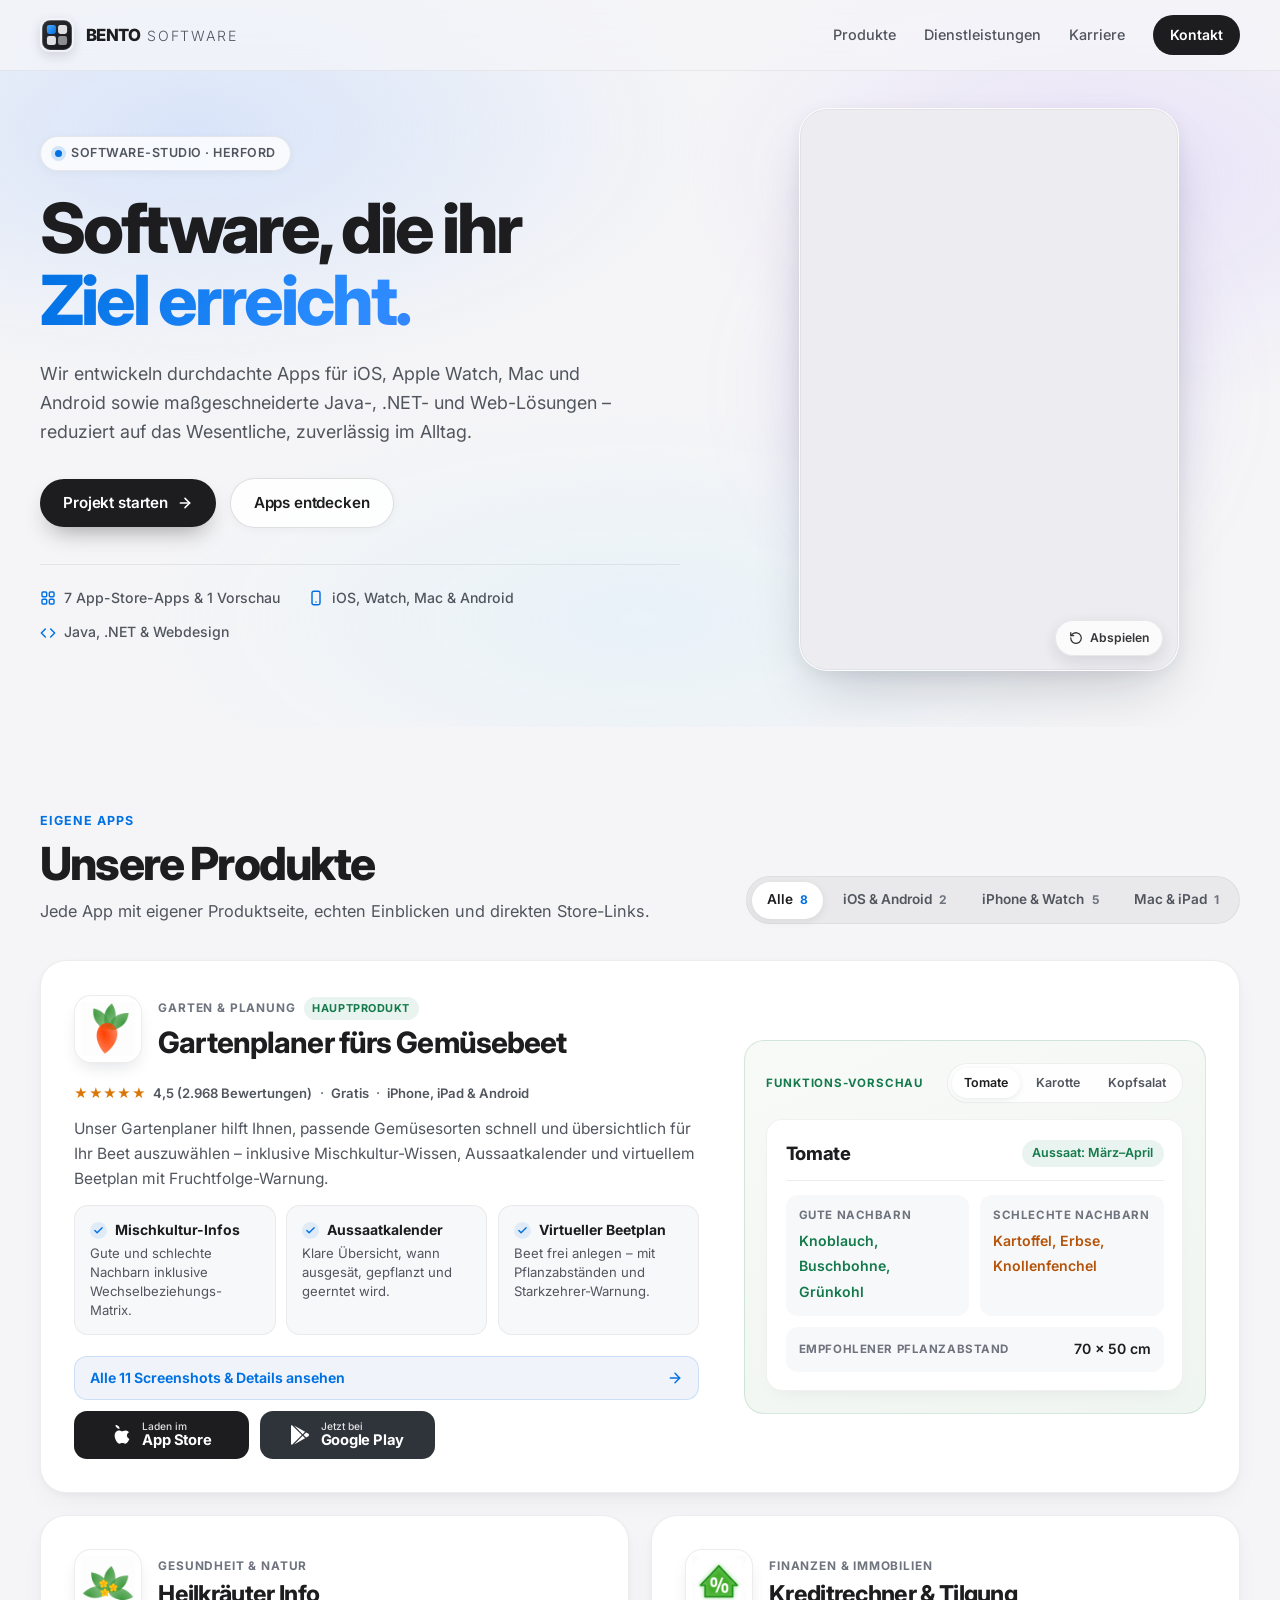
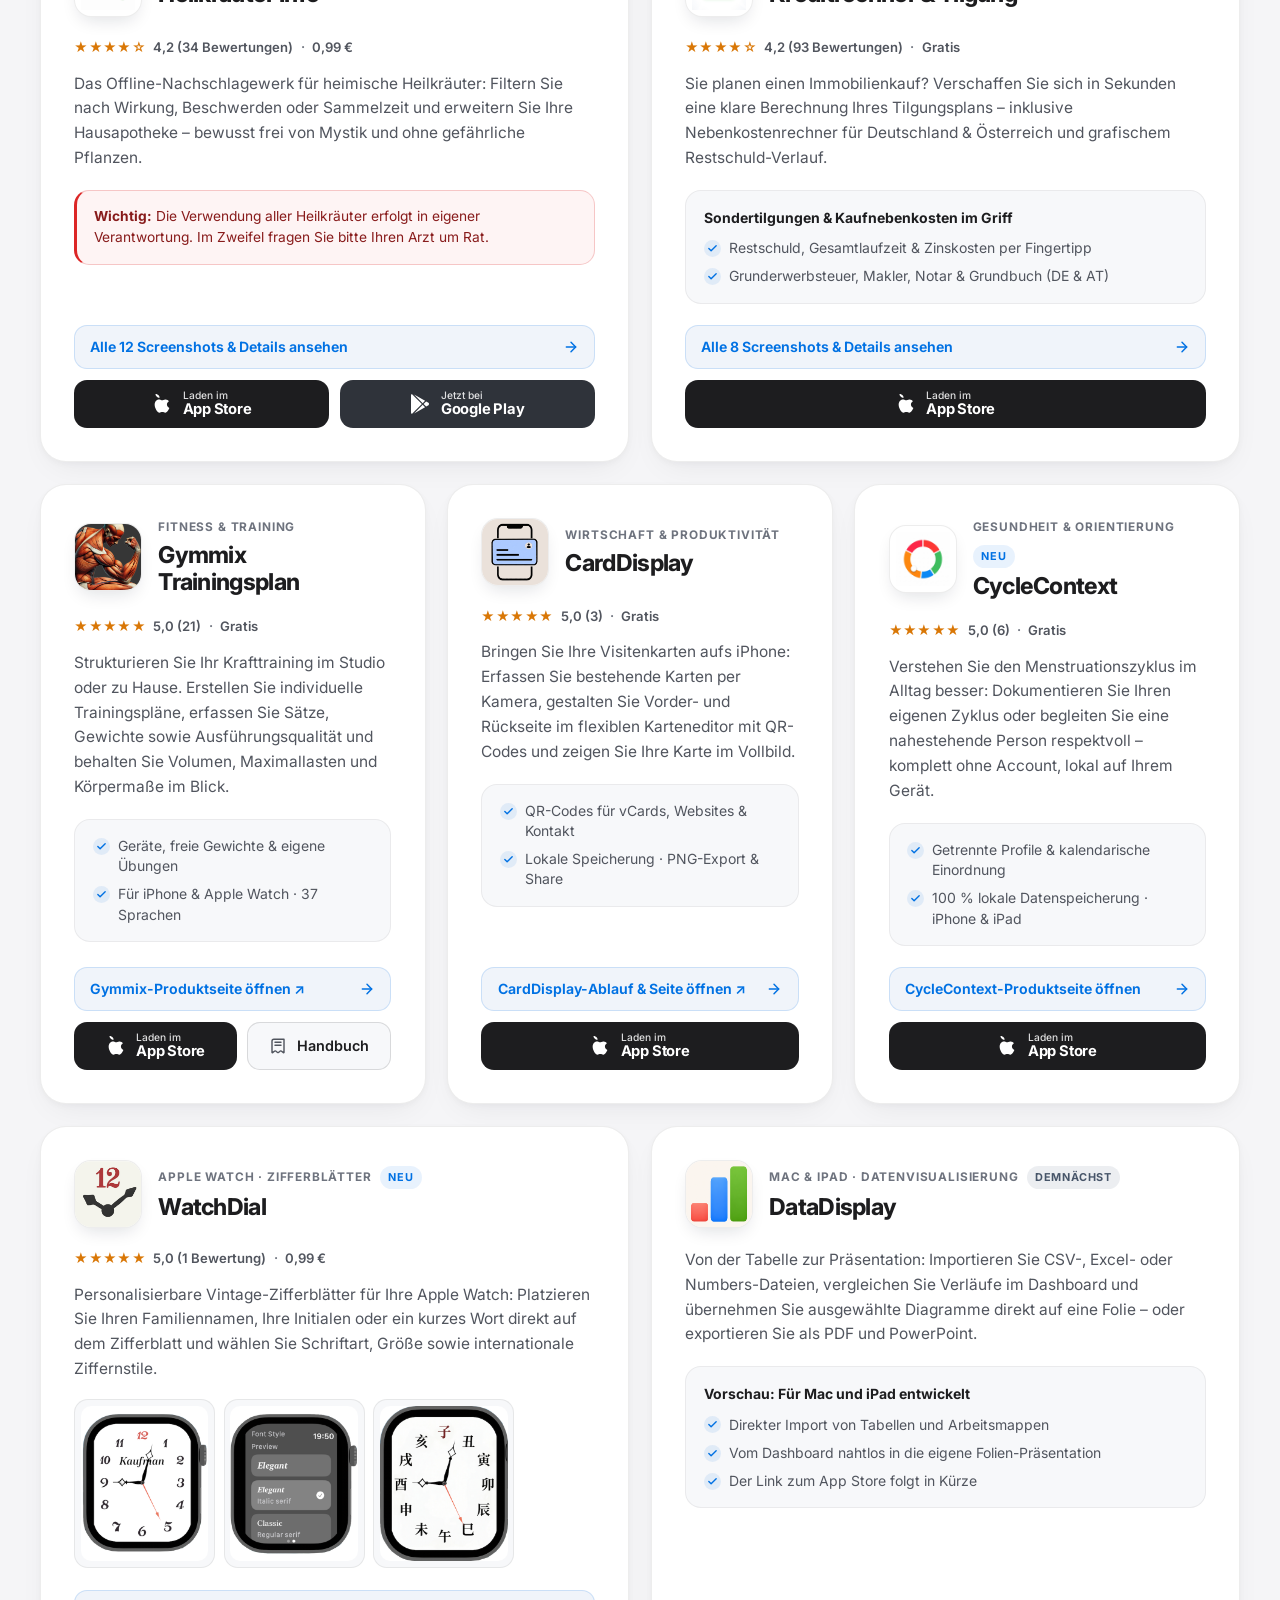
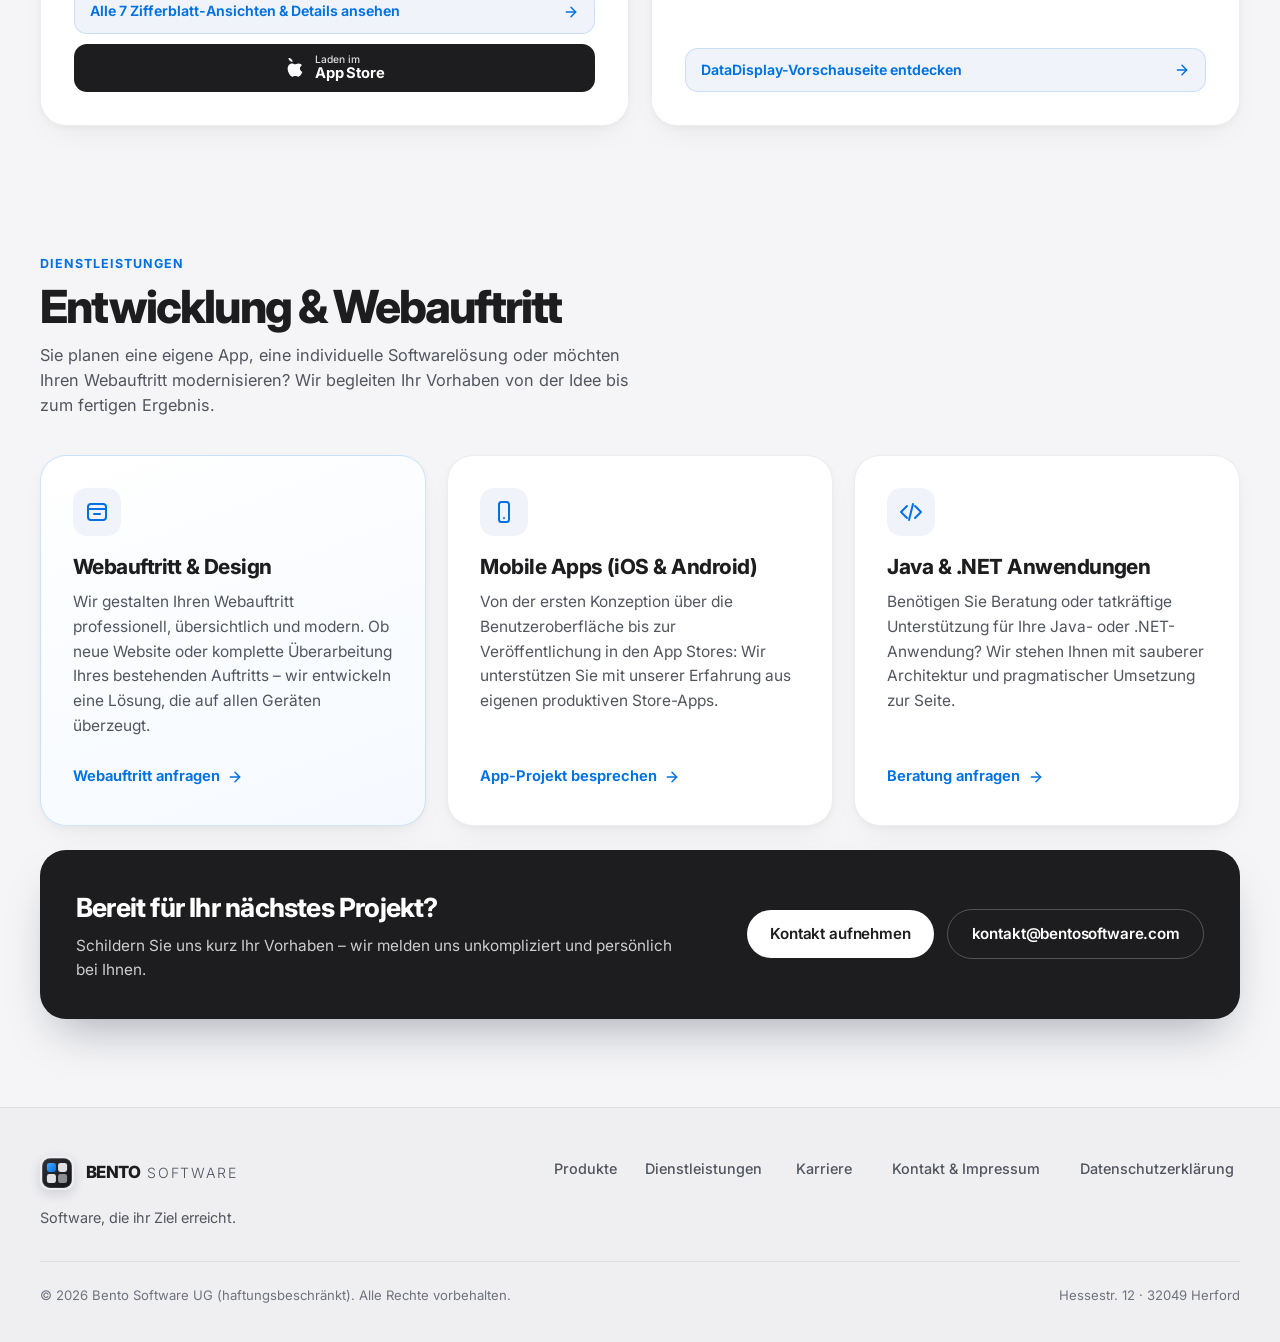
==== index.html @ e85ac0f6 "Update Bento website to new version" ====
<!DOCTYPE html>
<html lang="de">
<head>
  <meta charset="UTF-8" />
  <meta name="viewport" content="width=device-width, initial-scale=1.0" />
  <meta name="theme-color" content="#f5f5f7" />
  <meta
    name="description"
    content="Bento Software entwickelt eigene Apps für iPhone, iPad, Apple Watch, Mac und Android sowie individuelle Java-, .NET- und Web-Lösungen aus Herford."
  />
  <meta property="og:type" content="website" />
  <meta property="og:title" content="Bento Software | Software, die ihr Ziel erreicht." />
  <meta
    property="og:description"
    content="Apps für Alltag, Garten, Gesundheit, Fitness, Finanzen & Produktivität – sowie individuelle Softwareentwicklung und Webdesign."
  />
  <meta property="og:image" content="bentosoftware-icon---.png" />
  <title>Bento Software | Software, die ihr Ziel erreicht.</title>
  <link rel="icon" href="favicon.svg" type="image/svg+xml" />
  <link rel="apple-touch-icon" href="bentosoftware-icon---.png" />

  <link rel="preconnect" href="https://fonts.googleapis.com" />
  <link rel="preconnect" href="https://fonts.gstatic.com" crossorigin />
  <link
    href="https://fonts.googleapis.com/css2?family=Inter:wght@300;400;500;600;700;800&display=swap"
    rel="stylesheet"
  />
  <link rel="stylesheet" href="styles.css" />
  <script defer src="script.js"></script>
</head>
<body>
  <a class="skip-link" href="#hauptinhalt">Zum Inhalt springen</a>

  <!-- Header -->
  <header class="site-header" id="site-header">
    <div class="container nav">
      <a class="brand" href="#top" aria-label="Bento Software Startseite">
        <img class="brand-mark" src="favicon.svg" width="34" height="34" alt="" />
        <span class="brand-wordmark">
          <strong>BENTO</strong><span>SOFTWARE</span>
        </span>
      </a>

      <nav class="nav-links" aria-label="Hauptnavigation">
        <a class="nav-item" href="#produkte">Produkte</a>
        <a class="nav-item" href="#dienstleistungen">Dienstleistungen</a>
        <button class="nav-item" type="button" data-open-modal="career">Karriere</button>
        <button class="nav-cta" type="button" data-open-modal="contact">Kontakt</button>
      </nav>

      <button
        id="menu-toggle"
        class="menu-toggle"
        type="button"
        aria-expanded="false"
        aria-controls="mobile-drawer"
        aria-label="Menü öffnen"
      >
        <span></span>
        <span></span>
      </button>
    </div>
  </header>

  <!-- Mobile Navigation Drawer -->
  <div id="mobile-drawer" class="mobile-drawer" aria-hidden="true">
    <a class="mobile-drawer-link" href="#produkte">Produkte</a>
    <a class="mobile-drawer-link" href="#dienstleistungen">Dienstleistungen</a>
    <button class="mobile-drawer-link" type="button" data-open-modal="career">Karriere</button>
    <button class="mobile-drawer-link" type="button" data-open-modal="contact">Kontakt aufnehmen</button>
  </div>

  <main id="hauptinhalt">
    <!-- Hero -->
    <section id="top" class="hero">
      <div class="container hero-grid">
        <div class="hero-copy">
          <div class="eyebrow-pill">
            <span class="eyebrow-dot" aria-hidden="true"></span>
            <span>Software-Studio · Herford</span>
          </div>

          <h1 class="hero-title">
            Software, die ihr
            <span class="hero-title-accent">Ziel erreicht.</span>
          </h1>

          <p class="hero-lead">
            Wir entwickeln durchdachte Apps für iOS, Apple Watch, Mac und Android sowie maßgeschneiderte Java-, .NET- und Web-Lösungen – reduziert auf das Wesentliche, zuverlässig im Alltag.
          </p>

          <div class="hero-actions">
            <button class="btn btn-primary" type="button" data-open-modal="contact" data-topic="dienstleistungen">
              <span>Projekt starten</span>
              <svg width="16" height="16" viewBox="0 0 24 24" fill="none" stroke="currentColor" stroke-width="2.3" stroke-linecap="round" stroke-linejoin="round" aria-hidden="true">
                <path d="M5 12h14" />
                <path d="m12 5 7 7-7 7" />
              </svg>
            </button>
            <a class="btn btn-secondary" href="#produkte">Apps entdecken</a>
          </div>

          <div class="hero-meta">
            <span class="hero-meta-item">
              <svg viewBox="0 0 24 24" fill="none" stroke="currentColor" stroke-width="2.2" stroke-linecap="round" stroke-linejoin="round" aria-hidden="true">
                <rect x="3" y="3" width="7" height="7" rx="1.5" />
                <rect x="14" y="3" width="7" height="7" rx="1.5" />
                <rect x="3" y="14" width="7" height="7" rx="1.5" />
                <rect x="14" y="14" width="7" height="7" rx="1.5" />
              </svg>
              7 App-Store-Apps &amp; 1 Vorschau
            </span>
            <span class="hero-meta-item">
              <svg viewBox="0 0 24 24" fill="none" stroke="currentColor" stroke-width="2.2" stroke-linecap="round" stroke-linejoin="round" aria-hidden="true">
                <rect x="6" y="2" width="12" height="20" rx="2.5" />
                <path d="M12 18h.01" />
              </svg>
              iOS, Watch, Mac &amp; Android
            </span>
            <span class="hero-meta-item">
              <svg viewBox="0 0 24 24" fill="none" stroke="currentColor" stroke-width="2.2" stroke-linecap="round" stroke-linejoin="round" aria-hidden="true">
                <polyline points="16 18 22 12 16 6" />
                <polyline points="8 6 2 12 8 18" />
              </svg>
              Java, .NET &amp; Webdesign
            </span>
          </div>
        </div>

        <div class="hero-stage">
          <div class="hero-stage-glow" aria-hidden="true"></div>
          <div id="bento-video-card" class="bento-video-card">
            <video
              id="hero-video"
              src="iconvideo.mp4"
              poster="bentosoftware-icon-.png"
              autoplay
              muted
              playsinline
              preload="auto"
              aria-label="Animation der Bento-Software-Box, die sich öffnet und vier leuchtende Module zeigt"
            ></video>
            <button id="video-replay" class="video-replay-btn" type="button" aria-label="Box-Animation erneut abspielen">
              <svg viewBox="0 0 24 24" fill="none" stroke="currentColor" stroke-width="2.2" stroke-linecap="round" stroke-linejoin="round" aria-hidden="true">
                <path d="M3 12a9 9 0 1 0 3-6.7L3 8" />
                <path d="M3 3v5h5" />
              </svg>
              <span>Abspielen</span>
            </button>
          </div>
        </div>
      </div>
    </section>

    <!-- Produkte -->
    <section id="produkte" class="section">
      <div class="container">
        <div class="section-header reveal">
          <div class="section-heading-group">
            <p class="section-eyebrow">Eigene Apps</p>
            <h2 class="section-title">Unsere Produkte</h2>
            <p class="section-subtitle">
              Jede App mit eigener Produktseite, echten Einblicken und direkten Store-Links.
            </p>
          </div>

          <div class="filter-bar" role="toolbar" aria-label="Produkte nach Plattform filtern">
            <button class="filter-pill" type="button" data-filter="all" aria-pressed="true">
              <span>Alle</span>
              <span class="filter-count">8</span>
            </button>
            <button class="filter-pill" type="button" data-filter="cross" aria-pressed="false">
              <span>iOS &amp; Android</span>
              <span class="filter-count">2</span>
            </button>
            <button class="filter-pill" type="button" data-filter="apple" aria-pressed="false">
              <span>iPhone &amp; Watch</span>
              <span class="filter-count">5</span>
            </button>
            <button class="filter-pill" type="button" data-filter="mac" aria-pressed="false">
              <span>Mac &amp; iPad</span>
              <span class="filter-count">1</span>
            </button>
          </div>
        </div>

        <div id="product-grid" class="bento-grid" data-filter="all">
          <!-- 1. Gartenplaner fürs Gemüsebeet -->
          <article class="bento-card card--flagship reveal" data-app="gartenplaner" data-platforms="cross">
            <div class="flagship-split">
              <div class="flagship-main">
                <div class="app-header">
                  <div class="app-icon app-icon--padded">
                    <img src="assets/apps/gartenplaner/icon.jpg" alt="Gartenplaner App-Icon" loading="lazy" />
                  </div>
                  <div class="app-heading">
                    <div class="app-meta-row">
                      <span class="app-category">Garten &amp; Planung</span>
                      <span class="badge-pill badge-pill--flagship">Hauptprodukt</span>
                    </div>
                    <h3 class="app-title">Gartenplaner fürs Gemüsebeet</h3>
                  </div>
                </div>

                <div class="app-body">
                  <div class="app-rating-strip">
                    <span class="app-rating-stars" aria-hidden="true">★★★★★</span>
                    <span>4,5 (2.968 Bewertungen)</span>
                    <span class="app-rating-dot">·</span>
                    <span>Gratis</span>
                    <span class="app-rating-dot">·</span>
                    <span>iPhone, iPad &amp; Android</span>
                  </div>

                  <p class="app-description">
                    Unser Gartenplaner hilft Ihnen, passende Gemüsesorten schnell und übersichtlich für Ihr Beet auszuwählen – inklusive Mischkultur-Wissen, Aussaatkalender und virtuellem Beetplan mit Fruchtfolge-Warnung.
                  </p>

                  <div class="feature-list feature-list--grid">
                    <div class="feature-chip">
                      <span class="feature-chip-title">
                        <span class="feature-check" aria-hidden="true">
                          <svg viewBox="0 0 24 24" fill="none" stroke="currentColor" stroke-width="3" stroke-linecap="round" stroke-linejoin="round"><polyline points="20 6 9 17 4 12" /></svg>
                        </span>
                        Mischkultur-Infos
                      </span>
                      <span class="feature-chip-desc">Gute und schlechte Nachbarn inklusive Wechselbeziehungs-Matrix.</span>
                    </div>
                    <div class="feature-chip">
                      <span class="feature-chip-title">
                        <span class="feature-check" aria-hidden="true">
                          <svg viewBox="0 0 24 24" fill="none" stroke="currentColor" stroke-width="3" stroke-linecap="round" stroke-linejoin="round"><polyline points="20 6 9 17 4 12" /></svg>
                        </span>
                        Aussaatkalender
                      </span>
                      <span class="feature-chip-desc">Klare Übersicht, wann ausgesät, gepflanzt und geerntet wird.</span>
                    </div>
                    <div class="feature-chip">
                      <span class="feature-chip-title">
                        <span class="feature-check" aria-hidden="true">
                          <svg viewBox="0 0 24 24" fill="none" stroke="currentColor" stroke-width="3" stroke-linecap="round" stroke-linejoin="round"><polyline points="20 6 9 17 4 12" /></svg>
                        </span>
                        Virtueller Beetplan
                      </span>
                      <span class="feature-chip-desc">Beet frei anlegen – mit Pflanzabständen und Starkzehrer-Warnung.</span>
                    </div>
                  </div>
                </div>

                <div class="card-explore-row">
                  <a class="card-explore-link" href="apps/gartenplaner.html">
                    <span>Alle 11 Screenshots &amp; Details ansehen</span>
                    <svg viewBox="0 0 24 24" fill="none" stroke="currentColor" stroke-width="2.2" stroke-linecap="round" stroke-linejoin="round" aria-hidden="true"><path d="M5 12h14" /><path d="m12 5 7 7-7 7" /></svg>
                  </a>

                  <div class="card-actions">
                    <a
                      class="store-btn"
                      href="https://apps.apple.com/de/app/gartenplaner-f%C3%BCrs-gem%C3%BCsebeet/id1329927332"
                      target="_blank"
                      rel="noopener noreferrer"
                    >
                      <svg viewBox="0 0 384 512" aria-hidden="true"><path d="M318.7 268.7c-.2-36.7 16.4-64.4 50-84.8-18.8-26.9-47.2-41.7-84.7-44.6-35.5-2.8-74.3 20.7-88.5 20.7-15 0-49.4-19.7-76.4-19.7C63.3 141.2 4 184.8 4 273.5q0 39.3 14.4 81.2c12.8 36.7 59 126.7 107.2 125.2 25.2-.6 43-17.9 75.8-17.9 31.8 0 48.3 17.9 76.4 17.3 48.6-.7 90.4-82.5 102.6-119.3-65.2-30.7-61.7-90-61.7-91.3zM34.4 0C59.4.5 86.6 15 103.8 32.7c15 15.5 29.8 40.5 25.4 64.9-28.2 1.2-56.5-13.8-74.3-33C37.5 48.2 22.3 22 26.6-1.5z" /></svg>
                      <span class="store-btn-copy">
                        <span class="store-btn-kicker">Laden im</span>
                        <span class="store-btn-label">App Store</span>
                      </span>
                    </a>
                    <a
                      class="store-btn store-btn--android"
                      href="https://play.google.com/store/apps/details?id=com.bentosoftware.gartenplaner&referrer=utm_source%3Dwebsite%26utm_campaign%3Dwebsite"
                      target="_blank"
                      rel="noopener noreferrer"
                    >
                      <svg viewBox="0 0 512 512" aria-hidden="true"><path d="M325.3 234.3L104.6 13l280.8 161.2-60.1 60.1zM47 0C34 6.8 25.3 19.2 25.3 35.3v441.3c0 16.1 8.7 28.5 21.7 35.3l256.6-256L47 0zm425.2 225.6l-58.9-34.1-65.7 64.5 65.7 64.5 60.1-34.1c18-14.3 18-46.5-1.2-60.8zM104.6 499l280.8-161.2-60.1-60.1L104.6 499z" /></svg>
                      <span class="store-btn-copy">
                        <span class="store-btn-kicker">Jetzt bei</span>
                        <span class="store-btn-label">Google Play</span>
                      </span>
                    </a>
                  </div>
                </div>
              </div>

              <!-- Interactive Beet Preview -->
              <div class="beet-preview" aria-label="Interaktive Funktionsvorschau für Mischkultur und Pflanzabstand">
                <div class="beet-preview-top">
                  <span class="beet-preview-label">Funktions-Vorschau</span>
                  <div class="beet-tabs" role="tablist" aria-label="Gemüsesorte wählen">
                    <button class="beet-tab" type="button" role="tab" data-crop="tomate" aria-selected="true">Tomate</button>
                    <button class="beet-tab" type="button" role="tab" data-crop="karotte" aria-selected="false">Karotte</button>
                    <button class="beet-tab" type="button" role="tab" data-crop="salat" aria-selected="false">Kopfsalat</button>
                  </div>
                </div>

                <div class="beet-card-stage">
                  <div class="beet-crop-head">
                    <span id="beet-crop-name" class="beet-crop-name">Tomate</span>
                    <span id="beet-crop-season" class="beet-crop-season">Aussaat: März–April</span>
                  </div>
                  <div class="beet-metrics">
                    <div class="beet-metric">
                      <span class="beet-metric-label">Gute Nachbarn</span>
                      <span id="beet-crop-good" class="beet-metric-value beet-metric-good">Knoblauch, Buschbohne, Grünkohl</span>
                    </div>
                    <div class="beet-metric">
                      <span class="beet-metric-label">Schlechte Nachbarn</span>
                      <span id="beet-crop-bad" class="beet-metric-value beet-metric-bad">Kartoffel, Erbse, Knollenfenchel</span>
                    </div>
                    <div class="beet-metric beet-metric--full">
                      <span class="beet-metric-label">Empfohlener Pflanzabstand</span>
                      <span id="beet-crop-spacing" class="beet-metric-value">70 × 50 cm</span>
                    </div>
                  </div>
                </div>
              </div>
            </div>
          </article>

          <!-- 2. Heilkräuter Info -->
          <article class="bento-card card--half reveal" data-app="heilkraeuter" data-platforms="cross">
            <div class="app-header">
              <div class="app-icon app-icon--padded">
                <img src="assets/apps/heilkraeuter/icon.jpg" alt="Heilkräuter Info App-Icon" loading="lazy" />
              </div>
              <div class="app-heading">
                <div class="app-meta-row">
                  <span class="app-category">Gesundheit &amp; Natur</span>
                </div>
                <h3 class="app-title">Heilkräuter Info</h3>
              </div>
            </div>

            <div class="app-body">
              <div class="app-rating-strip">
                <span class="app-rating-stars" aria-hidden="true">★★★★☆</span>
                <span>4,2 (34 Bewertungen)</span>
                <span class="app-rating-dot">·</span>
                <span>0,99 €</span>
              </div>

              <p class="app-description">
                Das Offline-Nachschlagewerk für heimische Heilkräuter: Filtern Sie nach Wirkung, Beschwerden oder Sammelzeit und erweitern Sie Ihre Hausapotheke – bewusst frei von Mystik und ohne gefährliche Pflanzen.
              </p>

              <div class="notice-warning">
                <strong>Wichtig:</strong> Die Verwendung aller Heilkräuter erfolgt in eigener Verantwortung. Im Zweifel fragen Sie bitte Ihren Arzt um Rat.
              </div>
            </div>

            <div class="card-explore-row">
              <a class="card-explore-link" href="apps/heilkraeuter.html">
                <span>Alle 12 Screenshots &amp; Details ansehen</span>
                <svg viewBox="0 0 24 24" fill="none" stroke="currentColor" stroke-width="2.2" stroke-linecap="round" stroke-linejoin="round" aria-hidden="true"><path d="M5 12h14" /><path d="m12 5 7 7-7 7" /></svg>
              </a>

              <div class="card-actions">
                <a
                  class="store-btn"
                  href="https://itunes.apple.com/de/app/heilkraut-info/id1612833059?pt=2221469&ct=weblink&mt=8"
                  target="_blank"
                  rel="noopener noreferrer"
                >
                  <svg viewBox="0 0 384 512" aria-hidden="true"><path d="M318.7 268.7c-.2-36.7 16.4-64.4 50-84.8-18.8-26.9-47.2-41.7-84.7-44.6-35.5-2.8-74.3 20.7-88.5 20.7-15 0-49.4-19.7-76.4-19.7C63.3 141.2 4 184.8 4 273.5q0 39.3 14.4 81.2c12.8 36.7 59 126.7 107.2 125.2 25.2-.6 43-17.9 75.8-17.9 31.8 0 48.3 17.9 76.4 17.3 48.6-.7 90.4-82.5 102.6-119.3-65.2-30.7-61.7-90-61.7-91.3zM34.4 0C59.4.5 86.6 15 103.8 32.7c15 15.5 29.8 40.5 25.4 64.9-28.2 1.2-56.5-13.8-74.3-33C37.5 48.2 22.3 22 26.6-1.5z" /></svg>
                  <span class="store-btn-copy">
                    <span class="store-btn-kicker">Laden im</span>
                    <span class="store-btn-label">App Store</span>
                  </span>
                </a>
                <a
                  class="store-btn store-btn--android"
                  href="https://play.google.com/store/apps/details?id=com.bentosoftware.heilkraut&referrer=utm_source%3Dwebsite%26utm_campaign%3Dwebsite"
                  target="_blank"
                  rel="noopener noreferrer"
                >
                  <svg viewBox="0 0 512 512" aria-hidden="true"><path d="M325.3 234.3L104.6 13l280.8 161.2-60.1 60.1zM47 0C34 6.8 25.3 19.2 25.3 35.3v441.3c0 16.1 8.7 28.5 21.7 35.3l256.6-256L47 0zm425.2 225.6l-58.9-34.1-65.7 64.5 65.7 64.5 60.1-34.1c18-14.3 18-46.5-1.2-60.8zM104.6 499l280.8-161.2-60.1-60.1L104.6 499z" /></svg>
                  <span class="store-btn-copy">
                    <span class="store-btn-kicker">Jetzt bei</span>
                    <span class="store-btn-label">Google Play</span>
                  </span>
                </a>
              </div>
            </div>
          </article>

          <!-- 3. Kreditrechner & Tilgung -->
          <article class="bento-card card--half reveal" data-app="kreditrechner" data-platforms="apple">
            <div class="app-header">
              <div class="app-icon app-icon--padded">
                <img src="assets/apps/kreditrechner/icon.jpg" alt="Kreditrechner & Tilgung App-Icon" loading="lazy" />
              </div>
              <div class="app-heading">
                <div class="app-meta-row">
                  <span class="app-category">Finanzen &amp; Immobilien</span>
                </div>
                <h3 class="app-title">Kreditrechner &amp; Tilgung</h3>
              </div>
            </div>

            <div class="app-body">
              <div class="app-rating-strip">
                <span class="app-rating-stars" aria-hidden="true">★★★★☆</span>
                <span>4,2 (93 Bewertungen)</span>
                <span class="app-rating-dot">·</span>
                <span>Gratis</span>
              </div>

              <p class="app-description">
                Sie planen einen Immobilienkauf? Verschaffen Sie sich in Sekunden eine klare Berechnung Ihres Tilgungsplans – inklusive Nebenkostenrechner für Deutschland &amp; Österreich und grafischem Restschuld-Verlauf.
              </p>

              <div class="feature-box">
                <p class="feature-box-title">Sondertilgungen &amp; Kaufnebenkosten im Griff</p>
                <ul class="feature-list">
                  <li class="feature-item">
                    <span class="feature-check" aria-hidden="true">
                      <svg viewBox="0 0 24 24" fill="none" stroke="currentColor" stroke-width="3" stroke-linecap="round" stroke-linejoin="round"><polyline points="20 6 9 17 4 12" /></svg>
                    </span>
                    <span>Restschuld, Gesamtlaufzeit &amp; Zinskosten per Fingertipp</span>
                  </li>
                  <li class="feature-item">
                    <span class="feature-check" aria-hidden="true">
                      <svg viewBox="0 0 24 24" fill="none" stroke="currentColor" stroke-width="3" stroke-linecap="round" stroke-linejoin="round"><polyline points="20 6 9 17 4 12" /></svg>
                    </span>
                    <span>Grunderwerbsteuer, Makler, Notar &amp; Grundbuch (DE &amp; AT)</span>
                  </li>
                </ul>
              </div>
            </div>

            <div class="card-explore-row">
              <a class="card-explore-link" href="apps/kreditrechner.html">
                <span>Alle 8 Screenshots &amp; Details ansehen</span>
                <svg viewBox="0 0 24 24" fill="none" stroke="currentColor" stroke-width="2.2" stroke-linecap="round" stroke-linejoin="round" aria-hidden="true"><path d="M5 12h14" /><path d="m12 5 7 7-7 7" /></svg>
              </a>

              <div class="card-actions">
                <a
                  class="store-btn"
                  href="https://apps.apple.com/de/app/kreditrechner-tilgung/id1061110361"
                  target="_blank"
                  rel="noopener noreferrer"
                >
                  <svg viewBox="0 0 384 512" aria-hidden="true"><path d="M318.7 268.7c-.2-36.7 16.4-64.4 50-84.8-18.8-26.9-47.2-41.7-84.7-44.6-35.5-2.8-74.3 20.7-88.5 20.7-15 0-49.4-19.7-76.4-19.7C63.3 141.2 4 184.8 4 273.5q0 39.3 14.4 81.2c12.8 36.7 59 126.7 107.2 125.2 25.2-.6 43-17.9 75.8-17.9 31.8 0 48.3 17.9 76.4 17.3 48.6-.7 90.4-82.5 102.6-119.3-65.2-30.7-61.7-90-61.7-91.3zM34.4 0C59.4.5 86.6 15 103.8 32.7c15 15.5 29.8 40.5 25.4 64.9-28.2 1.2-56.5-13.8-74.3-33C37.5 48.2 22.3 22 26.6-1.5z" /></svg>
                  <span class="store-btn-copy">
                    <span class="store-btn-kicker">Laden im</span>
                    <span class="store-btn-label">App Store</span>
                  </span>
                </a>
              </div>
            </div>
          </article>

          <!-- 4. Gymmix Trainingsplan -->
          <article class="bento-card card--third reveal" data-app="gymmix" data-platforms="apple">
            <div class="app-header">
              <div class="app-icon app-icon--cover">
                <img src="assets/apps/gymmix/icon.jpg" alt="Gymmix App-Icon" loading="lazy" />
              </div>
              <div class="app-heading">
                <div class="app-meta-row">
                  <span class="app-category">Fitness &amp; Training</span>
                </div>
                <h3 class="app-title">Gymmix Trainingsplan</h3>
              </div>
            </div>

            <div class="app-body">
              <div class="app-rating-strip">
                <span class="app-rating-stars" aria-hidden="true">★★★★★</span>
                <span>5,0 (21)</span>
                <span class="app-rating-dot">·</span>
                <span>Gratis</span>
              </div>

              <p class="app-description">
                Strukturieren Sie Ihr Krafttraining im Studio oder zu Hause. Erstellen Sie individuelle Trainingspläne, erfassen Sie Sätze, Gewichte sowie Ausführungsqualität und behalten Sie Volumen, Maximallasten und Körpermaße im Blick.
              </p>

              <div class="feature-box">
                <ul class="feature-list">
                  <li class="feature-item">
                    <span class="feature-check" aria-hidden="true">
                      <svg viewBox="0 0 24 24" fill="none" stroke="currentColor" stroke-width="3" stroke-linecap="round" stroke-linejoin="round"><polyline points="20 6 9 17 4 12" /></svg>
                    </span>
                    <span>Geräte, freie Gewichte &amp; eigene Übungen</span>
                  </li>
                  <li class="feature-item">
                    <span class="feature-check" aria-hidden="true">
                      <svg viewBox="0 0 24 24" fill="none" stroke="currentColor" stroke-width="3" stroke-linecap="round" stroke-linejoin="round"><polyline points="20 6 9 17 4 12" /></svg>
                    </span>
                    <span>Für iPhone &amp; Apple Watch · 37 Sprachen</span>
                  </li>
                </ul>
              </div>
            </div>

            <div class="card-explore-row">
              <a class="card-explore-link" href="https://alexanderkaufi.github.io/Gymmix/" target="_blank" rel="noopener noreferrer">
                <span>Gymmix-Produktseite öffnen ↗</span>
                <svg viewBox="0 0 24 24" fill="none" stroke="currentColor" stroke-width="2.2" stroke-linecap="round" stroke-linejoin="round" aria-hidden="true"><path d="M5 12h14" /><path d="m12 5 7 7-7 7" /></svg>
              </a>

              <div class="card-actions">
                <a
                  class="store-btn"
                  href="https://apps.apple.com/de/app/gymmix-trainingsplan/id6746069110"
                  target="_blank"
                  rel="noopener noreferrer"
                >
                  <svg viewBox="0 0 384 512" aria-hidden="true"><path d="M318.7 268.7c-.2-36.7 16.4-64.4 50-84.8-18.8-26.9-47.2-41.7-84.7-44.6-35.5-2.8-74.3 20.7-88.5 20.7-15 0-49.4-19.7-76.4-19.7C63.3 141.2 4 184.8 4 273.5q0 39.3 14.4 81.2c12.8 36.7 59 126.7 107.2 125.2 25.2-.6 43-17.9 75.8-17.9 31.8 0 48.3 17.9 76.4 17.3 48.6-.7 90.4-82.5 102.6-119.3-65.2-30.7-61.7-90-61.7-91.3zM34.4 0C59.4.5 86.6 15 103.8 32.7c15 15.5 29.8 40.5 25.4 64.9-28.2 1.2-56.5-13.8-74.3-33C37.5 48.2 22.3 22 26.6-1.5z" /></svg>
                  <span class="store-btn-copy">
                    <span class="store-btn-kicker">Laden im</span>
                    <span class="store-btn-label">App Store</span>
                  </span>
                </a>
                <a
                  class="secondary-btn"
                  href="https://alexanderkaufi.github.io/Gymmix_Manual/de/handbuch/index.html"
                  target="_blank"
                  rel="noopener noreferrer"
                >
                  <svg viewBox="0 0 24 24" fill="none" stroke="currentColor" stroke-width="1.9" stroke-linecap="round" stroke-linejoin="round" aria-hidden="true">
                    <path d="M4 5.5A2.5 2.5 0 0 1 6.5 3H20v17.5a.5.5 0 0 1-.8.4l-2.9-2.2a1 1 0 0 0-1.2 0l-2.5 1.9a1 1 0 0 1-1.2 0l-2.5-1.9a1 1 0 0 0-1.2 0L4.8 20.9a.5.5 0 0 1-.8-.4V5.5Z" />
                    <path d="M8 7h8" />
                    <path d="M8 11h8" />
                  </svg>
                  <span>Handbuch</span>
                </a>
              </div>
            </div>
          </article>

          <!-- 5. CardDisplay -->
          <article class="bento-card card--third reveal" data-app="carddisplay" data-platforms="apple">
            <div class="app-header">
              <div class="app-icon app-icon--cover">
                <img src="assets/apps/carddisplay/icon.jpg" alt="CardDisplay App-Icon" loading="lazy" />
              </div>
              <div class="app-heading">
                <div class="app-meta-row">
                  <span class="app-category">Wirtschaft &amp; Produktivität</span>
                </div>
                <h3 class="app-title">CardDisplay</h3>
              </div>
            </div>

            <div class="app-body">
              <div class="app-rating-strip">
                <span class="app-rating-stars" aria-hidden="true">★★★★★</span>
                <span>5,0 (3)</span>
                <span class="app-rating-dot">·</span>
                <span>Gratis</span>
              </div>

              <p class="app-description">
                Bringen Sie Ihre Visitenkarten aufs iPhone: Erfassen Sie bestehende Karten per Kamera, gestalten Sie Vorder- und Rückseite im flexiblen Karteneditor mit QR-Codes und zeigen Sie Ihre Karte im Vollbild.
              </p>

              <div class="feature-box">
                <ul class="feature-list">
                  <li class="feature-item">
                    <span class="feature-check" aria-hidden="true">
                      <svg viewBox="0 0 24 24" fill="none" stroke="currentColor" stroke-width="3" stroke-linecap="round" stroke-linejoin="round"><polyline points="20 6 9 17 4 12" /></svg>
                    </span>
                    <span>QR-Codes für vCards, Websites &amp; Kontakt</span>
                  </li>
                  <li class="feature-item">
                    <span class="feature-check" aria-hidden="true">
                      <svg viewBox="0 0 24 24" fill="none" stroke="currentColor" stroke-width="3" stroke-linecap="round" stroke-linejoin="round"><polyline points="20 6 9 17 4 12" /></svg>
                    </span>
                    <span>Lokale Speicherung · PNG-Export &amp; Share</span>
                  </li>
                </ul>
              </div>
            </div>

            <div class="card-explore-row">
              <a class="card-explore-link" href="https://alexanderkaufi.github.io/CardDisplay/#ablauf" target="_blank" rel="noopener noreferrer">
                <span>CardDisplay-Ablauf &amp; Seite öffnen ↗</span>
                <svg viewBox="0 0 24 24" fill="none" stroke="currentColor" stroke-width="2.2" stroke-linecap="round" stroke-linejoin="round" aria-hidden="true"><path d="M5 12h14" /><path d="m12 5 7 7-7 7" /></svg>
              </a>

              <div class="card-actions">
                <a
                  class="store-btn"
                  href="https://apps.apple.com/de/app/carddisplay-visitenkarte/id6756011983"
                  target="_blank"
                  rel="noopener noreferrer"
                >
                  <svg viewBox="0 0 384 512" aria-hidden="true"><path d="M318.7 268.7c-.2-36.7 16.4-64.4 50-84.8-18.8-26.9-47.2-41.7-84.7-44.6-35.5-2.8-74.3 20.7-88.5 20.7-15 0-49.4-19.7-76.4-19.7C63.3 141.2 4 184.8 4 273.5q0 39.3 14.4 81.2c12.8 36.7 59 126.7 107.2 125.2 25.2-.6 43-17.9 75.8-17.9 31.8 0 48.3 17.9 76.4 17.3 48.6-.7 90.4-82.5 102.6-119.3-65.2-30.7-61.7-90-61.7-91.3zM34.4 0C59.4.5 86.6 15 103.8 32.7c15 15.5 29.8 40.5 25.4 64.9-28.2 1.2-56.5-13.8-74.3-33C37.5 48.2 22.3 22 26.6-1.5z" /></svg>
                  <span class="store-btn-copy">
                    <span class="store-btn-kicker">Laden im</span>
                    <span class="store-btn-label">App Store</span>
                  </span>
                </a>
              </div>
            </div>
          </article>

          <!-- 6. CycleContext -->
          <article class="bento-card card--third reveal" data-app="cyclecontext" data-platforms="apple">
            <div class="app-header">
              <div class="app-icon app-icon--padded">
                <img src="assets/apps/cyclecontext/icon.jpg" alt="CycleContext App-Icon" loading="lazy" />
              </div>
              <div class="app-heading">
                <div class="app-meta-row">
                  <span class="app-category">Gesundheit &amp; Orientierung</span>
                  <span class="badge-pill badge-pill--new">Neu</span>
                </div>
                <h3 class="app-title">CycleContext</h3>
              </div>
            </div>

            <div class="app-body">
              <div class="app-rating-strip">
                <span class="app-rating-stars" aria-hidden="true">★★★★★</span>
                <span>5,0 (6)</span>
                <span class="app-rating-dot">·</span>
                <span>Gratis</span>
              </div>

              <p class="app-description">
                Verstehen Sie den Menstruationszyklus im Alltag besser: Dokumentieren Sie Ihren eigenen Zyklus oder begleiten Sie eine nahestehende Person respektvoll – komplett ohne Account, lokal auf Ihrem Gerät.
              </p>

              <div class="feature-box">
                <ul class="feature-list">
                  <li class="feature-item">
                    <span class="feature-check" aria-hidden="true">
                      <svg viewBox="0 0 24 24" fill="none" stroke="currentColor" stroke-width="3" stroke-linecap="round" stroke-linejoin="round"><polyline points="20 6 9 17 4 12" /></svg>
                    </span>
                    <span>Getrennte Profile &amp; kalendarische Einordnung</span>
                  </li>
                  <li class="feature-item">
                    <span class="feature-check" aria-hidden="true">
                      <svg viewBox="0 0 24 24" fill="none" stroke="currentColor" stroke-width="3" stroke-linecap="round" stroke-linejoin="round"><polyline points="20 6 9 17 4 12" /></svg>
                    </span>
                    <span>100 % lokale Datenspeicherung · iPhone &amp; iPad</span>
                  </li>
                </ul>
              </div>
            </div>

            <div class="card-explore-row">
              <a class="card-explore-link" href="cyclecontext/de/index.html">
                <span>CycleContext-Produktseite öffnen</span>
                <svg viewBox="0 0 24 24" fill="none" stroke="currentColor" stroke-width="2.2" stroke-linecap="round" stroke-linejoin="round" aria-hidden="true"><path d="M5 12h14" /><path d="m12 5 7 7-7 7" /></svg>
              </a>

              <div class="card-actions">
                <a
                  class="store-btn"
                  href="https://apps.apple.com/de/app/periodenkalender-cyclecontext/id6804225862"
                  target="_blank"
                  rel="noopener noreferrer"
                >
                  <svg viewBox="0 0 384 512" aria-hidden="true"><path d="M318.7 268.7c-.2-36.7 16.4-64.4 50-84.8-18.8-26.9-47.2-41.7-84.7-44.6-35.5-2.8-74.3 20.7-88.5 20.7-15 0-49.4-19.7-76.4-19.7C63.3 141.2 4 184.8 4 273.5q0 39.3 14.4 81.2c12.8 36.7 59 126.7 107.2 125.2 25.2-.6 43-17.9 75.8-17.9 31.8 0 48.3 17.9 76.4 17.3 48.6-.7 90.4-82.5 102.6-119.3-65.2-30.7-61.7-90-61.7-91.3zM34.4 0C59.4.5 86.6 15 103.8 32.7c15 15.5 29.8 40.5 25.4 64.9-28.2 1.2-56.5-13.8-74.3-33C37.5 48.2 22.3 22 26.6-1.5z" /></svg>
                  <span class="store-btn-copy">
                    <span class="store-btn-kicker">Laden im</span>
                    <span class="store-btn-label">App Store</span>
                  </span>
                </a>
              </div>
            </div>
          </article>

          <!-- 7. WatchDial -->
          <article class="bento-card card--half reveal" data-app="watchdial" data-platforms="apple">
            <div class="app-header">
              <div class="app-icon app-icon--cover">
                <img src="assets/apps/watchdial/icon.jpg" alt="WatchDial App-Icon" loading="lazy" />
              </div>
              <div class="app-heading">
                <div class="app-meta-row">
                  <span class="app-category">Apple Watch · Zifferblätter</span>
                  <span class="badge-pill badge-pill--new">Neu</span>
                </div>
                <h3 class="app-title">WatchDial</h3>
              </div>
            </div>

            <div class="app-body">
              <div class="app-rating-strip">
                <span class="app-rating-stars" aria-hidden="true">★★★★★</span>
                <span>5,0 (1 Bewertung)</span>
                <span class="app-rating-dot">·</span>
                <span>0,99 €</span>
              </div>

              <p class="app-description">
                Personalisierbare Vintage-Zifferblätter für Ihre Apple Watch: Platzieren Sie Ihren Familiennamen, Ihre Initialen oder ein kurzes Wort direkt auf dem Zifferblatt und wählen Sie Schriftart, Größe sowie internationale Ziffernstile.
              </p>

              <div class="mini-shot-strip" aria-hidden="true">
                <div class="mini-shot-item"><img src="assets/apps/watchdial/watch-2.png" alt="" loading="lazy" /></div>
                <div class="mini-shot-item"><img src="assets/apps/watchdial/watch-7.png" alt="" loading="lazy" /></div>
                <div class="mini-shot-item"><img src="assets/apps/watchdial/watch-4.png" alt="" loading="lazy" /></div>
              </div>
            </div>

            <div class="card-explore-row">
              <a class="card-explore-link" href="apps/watchdial.html">
                <span>Alle 7 Zifferblatt-Ansichten &amp; Details ansehen</span>
                <svg viewBox="0 0 24 24" fill="none" stroke="currentColor" stroke-width="2.2" stroke-linecap="round" stroke-linejoin="round" aria-hidden="true"><path d="M5 12h14" /><path d="m12 5 7 7-7 7" /></svg>
              </a>

              <div class="card-actions">
                <a
                  class="store-btn"
                  href="https://apps.apple.com/de/app/watchdial/id6760660483"
                  target="_blank"
                  rel="noopener noreferrer"
                >
                  <svg viewBox="0 0 384 512" aria-hidden="true"><path d="M318.7 268.7c-.2-36.7 16.4-64.4 50-84.8-18.8-26.9-47.2-41.7-84.7-44.6-35.5-2.8-74.3 20.7-88.5 20.7-15 0-49.4-19.7-76.4-19.7C63.3 141.2 4 184.8 4 273.5q0 39.3 14.4 81.2c12.8 36.7 59 126.7 107.2 125.2 25.2-.6 43-17.9 75.8-17.9 31.8 0 48.3 17.9 76.4 17.3 48.6-.7 90.4-82.5 102.6-119.3-65.2-30.7-61.7-90-61.7-91.3zM34.4 0C59.4.5 86.6 15 103.8 32.7c15 15.5 29.8 40.5 25.4 64.9-28.2 1.2-56.5-13.8-74.3-33C37.5 48.2 22.3 22 26.6-1.5z" /></svg>
                  <span class="store-btn-copy">
                    <span class="store-btn-kicker">Laden im</span>
                    <span class="store-btn-label">App Store</span>
                  </span>
                </a>
              </div>
            </div>
          </article>

          <!-- 8. DataDisplay (Vorschau) -->
          <article class="bento-card card--half reveal" data-app="datadisplay" data-platforms="mac">
            <div class="app-header">
              <div class="app-icon app-icon--cover">
                <img src="datadisplay/app-icon.png" alt="DataDisplay App-Icon" loading="lazy" />
              </div>
              <div class="app-heading">
                <div class="app-meta-row">
                  <span class="app-category">Mac &amp; iPad · Datenvisualisierung</span>
                  <span class="badge-pill badge-pill--preview">Demnächst</span>
                </div>
                <h3 class="app-title">DataDisplay</h3>
              </div>
            </div>

            <div class="app-body">
              <p class="app-description">
                Von der Tabelle zur Präsentation: Importieren Sie CSV-, Excel- oder Numbers-Dateien, vergleichen Sie Verläufe im Dashboard und übernehmen Sie ausgewählte Diagramme direkt auf eine Folie – oder exportieren Sie als PDF und PowerPoint.
              </p>

              <div class="feature-box">
                <p class="feature-box-title">Vorschau: Für Mac und iPad entwickelt</p>
                <ul class="feature-list">
                  <li class="feature-item">
                    <span class="feature-check" aria-hidden="true">
                      <svg viewBox="0 0 24 24" fill="none" stroke="currentColor" stroke-width="3" stroke-linecap="round" stroke-linejoin="round"><polyline points="20 6 9 17 4 12" /></svg>
                    </span>
                    <span>Direkter Import von Tabellen und Arbeitsmappen</span>
                  </li>
                  <li class="feature-item">
                    <span class="feature-check" aria-hidden="true">
                      <svg viewBox="0 0 24 24" fill="none" stroke="currentColor" stroke-width="3" stroke-linecap="round" stroke-linejoin="round"><polyline points="20 6 9 17 4 12" /></svg>
                    </span>
                    <span>Vom Dashboard nahtlos in die eigene Folien-Präsentation</span>
                  </li>
                  <li class="feature-item">
                    <span class="feature-check" aria-hidden="true">
                      <svg viewBox="0 0 24 24" fill="none" stroke="currentColor" stroke-width="3" stroke-linecap="round" stroke-linejoin="round"><polyline points="20 6 9 17 4 12" /></svg>
                    </span>
                    <span>Der Link zum App Store folgt in Kürze</span>
                  </li>
                </ul>
              </div>
            </div>

            <div class="card-explore-row">
              <a class="card-explore-link" href="datadisplay/index.html">
                <span>DataDisplay-Vorschauseite entdecken</span>
                <svg viewBox="0 0 24 24" fill="none" stroke="currentColor" stroke-width="2.2" stroke-linecap="round" stroke-linejoin="round" aria-hidden="true"><path d="M5 12h14" /><path d="m12 5 7 7-7 7" /></svg>
              </a>
            </div>
          </article>
        </div>
      </div>
    </section>

    <!-- Dienstleistungen & Webauftritt -->
    <section id="dienstleistungen" class="section section--services">
      <div class="container">
        <div class="section-header reveal">
          <div class="section-heading-group">
            <p class="section-eyebrow">Dienstleistungen</p>
            <h2 class="section-title">Entwicklung &amp; Webauftritt</h2>
            <p class="section-subtitle">
              Sie planen eine eigene App, eine individuelle Softwarelösung oder möchten Ihren Webauftritt modernisieren? Wir begleiten Ihr Vorhaben von der Idee bis zum fertigen Ergebnis.
            </p>
          </div>
        </div>

        <div class="services-grid">
          <article class="service-card service-card--featured reveal">
            <div class="service-icon" aria-hidden="true">
              <svg viewBox="0 0 24 24" fill="none" stroke="currentColor" stroke-width="2" stroke-linecap="round" stroke-linejoin="round">
                <rect x="3" y="4" width="18" height="16" rx="3" />
                <path d="M3 9h18" />
                <path d="M9 14h6" />
              </svg>
            </div>
            <h3 class="service-title">Webauftritt &amp; Design</h3>
            <p class="service-description">
              Wir gestalten Ihren Webauftritt professionell, übersichtlich und modern. Ob neue Website oder komplette Überarbeitung Ihres bestehenden Auftritts – wir entwickeln eine Lösung, die auf allen Geräten überzeugt.
            </p>
            <button class="service-cta" type="button" data-open-modal="contact" data-topic="webdesign">
              <span>Webauftritt anfragen</span>
              <svg viewBox="0 0 24 24" fill="none" stroke="currentColor" stroke-width="2.2" stroke-linecap="round" stroke-linejoin="round" aria-hidden="true">
                <path d="M5 12h14" />
                <path d="m12 5 7 7-7 7" />
              </svg>
            </button>
          </article>

          <article class="service-card reveal">
            <div class="service-icon" aria-hidden="true">
              <svg viewBox="0 0 24 24" fill="none" stroke="currentColor" stroke-width="2" stroke-linecap="round" stroke-linejoin="round">
                <rect x="7" y="2" width="10" height="20" rx="2.5" />
                <path d="M12 18h.01" />
              </svg>
            </div>
            <h3 class="service-title">Mobile Apps (iOS &amp; Android)</h3>
            <p class="service-description">
              Von der ersten Konzeption über die Benutzeroberfläche bis zur Veröffentlichung in den App Stores: Wir unterstützen Sie mit unserer Erfahrung aus eigenen produktiven Store-Apps.
            </p>
            <button class="service-cta" type="button" data-open-modal="contact" data-topic="dienstleistungen">
              <span>App-Projekt besprechen</span>
              <svg viewBox="0 0 24 24" fill="none" stroke="currentColor" stroke-width="2.2" stroke-linecap="round" stroke-linejoin="round" aria-hidden="true">
                <path d="M5 12h14" />
                <path d="m12 5 7 7-7 7" />
              </svg>
            </button>
          </article>

          <article class="service-card reveal">
            <div class="service-icon" aria-hidden="true">
              <svg viewBox="0 0 24 24" fill="none" stroke="currentColor" stroke-width="2" stroke-linecap="round" stroke-linejoin="round">
                <polyline points="16 18 22 12 16 6" />
                <polyline points="8 6 2 12 8 18" />
                <path d="M14 4 10 20" />
              </svg>
            </div>
            <h3 class="service-title">Java &amp; .NET Anwendungen</h3>
            <p class="service-description">
              Benötigen Sie Beratung oder tatkräftige Unterstützung für Ihre Java- oder .NET-Anwendung? Wir stehen Ihnen mit sauberer Architektur und pragmatischer Umsetzung zur Seite.
            </p>
            <button class="service-cta" type="button" data-open-modal="contact" data-topic="dienstleistungen">
              <span>Beratung anfragen</span>
              <svg viewBox="0 0 24 24" fill="none" stroke="currentColor" stroke-width="2.2" stroke-linecap="round" stroke-linejoin="round" aria-hidden="true">
                <path d="M5 12h14" />
                <path d="m12 5 7 7-7 7" />
              </svg>
            </button>
          </article>
        </div>

        <div class="cta-banner reveal">
          <div class="cta-banner-copy">
            <h3 class="cta-banner-title">Bereit für Ihr nächstes Projekt?</h3>
            <p class="cta-banner-text">
              Schildern Sie uns kurz Ihr Vorhaben – wir melden uns unkompliziert und persönlich bei Ihnen.
            </p>
          </div>
          <div class="cta-banner-actions">
            <button class="btn btn-light" type="button" data-open-modal="contact" data-topic="dienstleistungen">
              Kontakt aufnehmen
            </button>
            <a class="btn btn-ghost-light" href="mailto:kontakt@bentosoftware.com">
              kontakt@bentosoftware.com
            </a>
          </div>
        </div>
      </div>
    </section>
  </main>

  <!-- Footer -->
  <footer class="site-footer">
    <div class="container">
      <div class="footer-top">
        <div>
          <a class="brand" href="#top" aria-label="Zurück nach oben">
            <img class="brand-mark" src="favicon.svg" width="28" height="28" alt="" />
            <span class="brand-wordmark">
              <strong>BENTO</strong><span>SOFTWARE</span>
            </span>
          </a>
          <p class="footer-tagline">Software, die ihr Ziel erreicht.</p>
        </div>

        <div class="footer-links">
          <a class="footer-link" href="#produkte">Produkte</a>
          <a class="footer-link" href="#dienstleistungen">Dienstleistungen</a>
          <button class="footer-link" type="button" data-open-modal="career">Karriere</button>
          <button class="footer-link" type="button" data-open-modal="contact">Kontakt &amp; Impressum</button>
          <button class="footer-link" type="button" data-open-modal="privacy">Datenschutzerklärung</button>
        </div>
      </div>

      <div class="footer-bottom">
        <span>© 2026 Bento Software UG (haftungsbeschränkt). Alle Rechte vorbehalten.</span>
        <span>Hessestr. 12 · 32049 Herford</span>
      </div>
    </div>
  </footer>

  <!-- Kontakt & Impressum Modal -->
  <div
    id="contact-modal"
    class="modal"
    role="dialog"
    aria-modal="true"
    aria-labelledby="contact-modal-title"
    aria-hidden="true"
  >
    <div class="modal-backdrop" data-close-modal></div>
    <div class="modal-dialog modal-dialog--wide">
      <div class="modal-head">
        <h2 id="contact-modal-title" class="modal-title">Kontakt &amp; Impressum</h2>
        <button class="modal-close" type="button" data-close-modal aria-label="Dialog schließen">
          <svg viewBox="0 0 24 24" fill="none" stroke="currentColor" stroke-width="2.2" stroke-linecap="round" stroke-linejoin="round" aria-hidden="true">
            <path d="M18 6 6 18" />
            <path d="m6 6 12 12" />
          </svg>
        </button>
      </div>

      <div class="modal-body">
        <div class="contact-grid">
          <div>
            <h3 class="modal-section-title">Ihre Nachricht an uns</h3>
            <form id="contact-form" class="contact-form" novalidate>
              <div class="form-row">
                <div>
                  <label class="field-label" for="modal-name">
                    Ihr Name <span class="field-required">*</span>
                  </label>
                  <input
                    id="modal-name"
                    class="field-input"
                    type="text"
                    name="name"
                    required
                    autocomplete="name"
                    placeholder="Max Mustermann"
                  />
                </div>
                <div>
                  <label class="field-label" for="modal-email">
                    Ihre E-Mail-Adresse <span class="field-required">*</span>
                  </label>
                  <input
                    id="modal-email"
                    class="field-input"
                    type="email"
                    name="email"
                    required
                    autocomplete="email"
                    placeholder="mail@beispiel.de"
                  />
                </div>
              </div>

              <div>
                <label class="field-label" for="modal-bereich">
                  Bereich <span class="field-required">*</span>
                </label>
                <div class="select-wrap">
                  <select id="modal-bereich" class="field-input" name="bereich" required>
                    <option value="" disabled selected>-- Bitte wählen --</option>
                    <option value="webdesign">Webauftritt &amp; Design</option>
                    <option value="dienstleistungen">Software- &amp; App-Entwicklung</option>
                    <option value="gartenplaner-ios">Gartenplaner – iOS</option>
                    <option value="gartenplaner-android">Gartenplaner – Android</option>
                    <option value="heilkraeuter-ios">Heilkräuter Info – iOS</option>
                    <option value="heilkraeuter-android">Heilkräuter Info – Android</option>
                    <option value="kreditrechner-ios">Kreditrechner &amp; Tilgung – iOS</option>
                    <option value="gymmix-ios">Gymmix Trainingsplan – iOS &amp; Watch</option>
                    <option value="carddisplay-ios">CardDisplay – iOS</option>
                    <option value="cyclecontext-ios">CycleContext – iOS &amp; iPad</option>
                    <option value="watchdial-watch">WatchDial – Apple Watch</option>
                    <option value="datadisplay">DataDisplay – Mac &amp; iPad</option>
                    <option value="sonstiges">Sonstiges</option>
                  </select>
                  <svg class="select-chevron" viewBox="0 0 24 24" fill="none" stroke="currentColor" stroke-width="2.2" stroke-linecap="round" stroke-linejoin="round" aria-hidden="true">
                    <path d="m6 9 6 6 6-6" />
                  </svg>
                </div>
              </div>

              <div>
                <label class="field-label" for="modal-message">
                  Ihre Nachricht <span class="field-required">*</span>
                </label>
                <textarea
                  id="modal-message"
                  class="field-input"
                  name="message"
                  rows="4"
                  required
                  placeholder="Wie können wir Ihnen helfen?"
                ></textarea>
              </div>

              <label class="checkbox-row">
                <input id="modal-consent" type="checkbox" required />
                <span>
                  <strong>Einwilligungserklärung Datenschutz <span class="field-required">*</span></strong><br />
                  Ich habe die
                  <button id="open-privacy-from-contact" class="inline-link" type="button">Datenschutzerklärung</button>
                  zur Kenntnis genommen und bin einverstanden, dass meine Angaben zur Bearbeitung der Anfrage verwendet werden.
                </span>
              </label>

              <div id="contact-feedback" class="form-feedback" hidden>
                <div>
                  <strong>E-Mail-Entwurf vorbereitet.</strong> Ihr E-Mail-Programm sollte sich mit Ihrer Nachricht an <strong>kontakt@bentosoftware.com</strong> geöffnet haben. Falls nicht, können Sie die Nachricht hier direkt kopieren oder öffnen:
                </div>
                <div class="form-feedback-actions">
                  <button id="copy-message-btn" class="btn-mini" type="button">Nachricht kopieren</button>
                  <a id="mailto-direct-link" class="btn-mini" href="mailto:kontakt@bentosoftware.com">Im E-Mail-Programm öffnen</a>
                </div>
              </div>

              <div class="form-footer">
                <span class="form-hint">Direktkontakt: kontakt@bentosoftware.com</span>
                <button class="btn btn-primary" type="submit">Nachricht senden</button>
              </div>
            </form>
          </div>

          <div>
            <h3 class="modal-section-title">Impressum</h3>
            <div class="impressum-stack">
              <div class="impressum-card">
                <div class="impressum-icon" aria-hidden="true">
                  <svg viewBox="0 0 24 24" fill="none" stroke="currentColor" stroke-width="2" stroke-linecap="round" stroke-linejoin="round">
                    <path d="M20 10c0 6-8 12-8 12s-8-6-8-12a8 8 0 0 1 16 0Z" />
                    <circle cx="12" cy="10" r="3" />
                  </svg>
                </div>
                <div>
                  <strong>Bento Software UG (haftungsbeschränkt)</strong><br />
                  Hessestr. 12<br />
                  32049 Herford
                </div>
              </div>

              <div class="impressum-card">
                <div class="impressum-icon" aria-hidden="true">
                  <svg viewBox="0 0 24 24" fill="none" stroke="currentColor" stroke-width="2" stroke-linecap="round" stroke-linejoin="round">
                    <rect width="20" height="16" x="2" y="4" rx="2" />
                    <path d="m22 7-8.97 5.7a1.94 1.94 0 0 1-2.06 0L2 7" />
                  </svg>
                </div>
                <div>
                  <strong>Telefon:</strong> <a href="tel:+4952213889774">+49 (0)5221 / 388 977 4</a><br />
                  <strong>Fax:</strong> +49 (0)5221 / 388 977 5<br />
                  <strong>E-Mail:</strong>
                  <a class="inline-link" href="mailto:kontakt@bentosoftware.com">kontakt@bentosoftware.com</a>
                </div>
              </div>

              <div class="impressum-card">
                <div class="impressum-icon" aria-hidden="true">
                  <svg viewBox="0 0 24 24" fill="none" stroke="currentColor" stroke-width="2" stroke-linecap="round" stroke-linejoin="round">
                    <path d="M14.5 2H6a2 2 0 0 0-2 2v16a2 2 0 0 0 2 2h12a2 2 0 0 0 2-2V7.5L14.5 2z" />
                    <polyline points="14 2 14 8 20 8" />
                    <line x1="16" x2="8" y1="13" y2="13" />
                    <line x1="16" x2="8" y1="17" y2="17" />
                  </svg>
                </div>
                <div>
                  <strong>Geschäftsführer:</strong> Marcus Dürksen, Alexander Gebel<br />
                  <strong>Registereintrag:</strong> Amtsgericht Bad Oeynhausen, HRB 13124<br />
                  <strong>USt.-IdNr.:</strong> DE284159016
                </div>
              </div>
            </div>
          </div>
        </div>
      </div>
    </div>
  </div>

  <!-- Karriere Modal -->
  <div
    id="career-modal"
    class="modal"
    role="dialog"
    aria-modal="true"
    aria-labelledby="career-modal-title"
    aria-hidden="true"
  >
    <div class="modal-backdrop" data-close-modal></div>
    <div class="modal-dialog modal-dialog--compact">
      <div class="modal-head">
        <h2 id="career-modal-title" class="modal-title">Karriere</h2>
        <button class="modal-close" type="button" data-close-modal aria-label="Dialog schließen">
          <svg viewBox="0 0 24 24" fill="none" stroke="currentColor" stroke-width="2.2" stroke-linecap="round" stroke-linejoin="round" aria-hidden="true">
            <path d="M18 6 6 18" />
            <path d="m6 6 12 12" />
          </svg>
        </button>
      </div>

      <div class="modal-body">
        <h3 class="modal-section-title">Karriere bei Bento Software</h3>
        <p class="app-description">
          <strong>Bento Software</strong> ist ein Softwareunternehmen mit Fokus auf klare, alltagstaugliche Apps und individuelle Softwarelösungen.
        </p>

        <div class="career-box">
          <div class="career-status">
            <span class="career-status-dot" aria-hidden="true"></span>
            <span>Aktuell haben wir keine offenen Stellen.</span>
          </div>
          <p class="app-description">
            Initiativbewerbungen können Sie jederzeit an uns senden. Bitte richten Sie Ihre Unterlagen an
            <a class="inline-link" href="mailto:karriere@bentosoftware.com">karriere@bentosoftware.com</a>.
            Auf ein Anschreiben können Sie dabei gerne verzichten.
          </p>
        </div>
      </div>
    </div>
  </div>

  <!-- Datenschutzerklärung Modal -->
  <div
    id="privacy-modal"
    class="modal"
    role="dialog"
    aria-modal="true"
    aria-labelledby="privacy-modal-title"
    aria-hidden="true"
  >
    <div class="modal-backdrop" data-close-modal></div>
    <div class="modal-dialog">
      <div class="modal-head">
        <h2 id="privacy-modal-title" class="modal-title">Datenschutzerklärung</h2>
        <button class="modal-close" type="button" data-close-modal aria-label="Dialog schließen">
          <svg viewBox="0 0 24 24" fill="none" stroke="currentColor" stroke-width="2.2" stroke-linecap="round" stroke-linejoin="round" aria-hidden="true">
            <path d="M18 6 6 18" />
            <path d="m6 6 12 12" />
          </svg>
        </button>
      </div>

      <div class="modal-body">
        <div class="legal-prose">
          <p>
            Wir nehmen den Schutz Ihrer personenbezogenen Daten sehr ernst und verarbeiten Ihre Daten ausschließlich auf Grundlage der gesetzlichen Bestimmungen (Datenschutz-Grundverordnung – DSGVO, Bundesdatenschutzgesetz – BDSG und Digitale-Dienste-Gesetz – DDG).
          </p>

          <h3>Verantwortliche Stelle</h3>
          <p>
            Bento Software UG (haftungsbeschränkt)<br />
            Hessestr. 12, 32049 Herford<br />
            E-Mail: <a class="inline-link" href="mailto:kontakt@bentosoftware.com">kontakt@bentosoftware.com</a><br />
            Telefon: +49 (0)5221 / 388 977 4
          </p>

          <h3>Server-Logfiles &amp; Zugriffsdaten</h3>
          <p>
            Beim Aufruf unserer Website übermittelt Ihr Browser aus technischen Gründen automatisch Zugriffsdaten (z. B. angeforderte Seite, Datum und Uhrzeit des Zugriffs, übertragene Datenmenge, Browsertyp und -version, verwendetes Betriebssystem, Referrer-URL sowie Ihre IP-Adresse) an den Server des Hosting-Anbieters.
          </p>
          <p>
            Die Verarbeitung erfolgt auf Grundlage von Art. 6 Abs. 1 lit. f DSGVO (berechtigtes Interesse an der technischen Bereitstellung, Stabilität und Sicherheit der Website). Wir setzen keine Tracking- oder Werbe-Cookies ein.
          </p>

          <h3>Kontaktaufnahme per E-Mail oder Formular</h3>
          <p>
            Wenn Sie uns über das Kontaktformular oder direkt per E-Mail kontaktieren, werden Ihre angegebenen Daten zur Bearbeitung der Anfrage sowie für mögliche Anschlussfragen verarbeitet (Art. 6 Abs. 1 lit. b bzw. lit. f DSGVO). Eine Weitergabe an Dritte erfolgt ohne Ihre ausdrückliche Einwilligung nicht.
          </p>

          <h3>SSL- bzw. TLS-Verschlüsselung</h3>
          <p>
            Diese Seite nutzt aus Sicherheitsgründen und zum Schutz der Übertragung vertraulicher Inhalte eine SSL- bzw. TLS-Verschlüsselung. Eine verschlüsselte Verbindung erkennen Sie daran, dass die Adresszeile des Browsers mit „https://“ beginnt.
          </p>

          <h3>Ihre Rechte</h3>
          <p>
            Sie haben jederzeit das Recht auf Auskunft über Ihre gespeicherten personenbezogenen Daten (Art. 15 DSGVO), auf Berichtigung (Art. 16 DSGVO), Löschung (Art. 17 DSGVO), Einschränkung der Verarbeitung (Art. 18 DSGVO), Datenübertragbarkeit (Art. 20 DSGVO) sowie auf Widerspruch gegen die Verarbeitung (Art. 21 DSGVO). Zudem steht Ihnen ein Beschwerderecht bei einer zuständigen Datenschutz-Aufsichtsbehörde zu.
          </p>
        </div>
      </div>
    </div>
  </div>
</body>
</html>
---- styles.css ----
:root {
  --bg: #f5f5f7;
  --surface: #ffffff;
  --surface-soft: #f7f8fa;
  --surface-tint: #f0f4fa;
  --ink: #1d1d1f;
  --ink-secondary: #51555e;
  --ink-muted: #6e737e;
  --line: rgba(29, 29, 31, 0.08);
  --line-strong: rgba(29, 29, 31, 0.14);
  --accent: #0071e3;
  --accent-hover: #0062c4;
  --accent-soft: rgba(0, 113, 227, 0.09);
  --success: #147a4b;
  --success-soft: rgba(20, 122, 75, 0.09);
  --warning-bg: #fef4f4;
  --warning-border: rgba(220, 38, 38, 0.22);
  --warning-accent: #dc2626;
  --warning-ink: #881b1b;
  --shadow-sm: 0 2px 10px rgba(15, 23, 42, 0.04);
  --shadow-card: 0 12px 32px -12px rgba(15, 23, 42, 0.08), 0 2px 6px rgba(15, 23, 42, 0.03);
  --shadow-hover: 0 22px 46px -14px rgba(15, 23, 42, 0.14), 0 4px 12px rgba(15, 23, 42, 0.05);
  --shadow-modal: 0 32px 72px -16px rgba(15, 23, 42, 0.28);
  --radius-card: 26px;
  --radius-pill: 999px;
  --container: min(1200px, calc(100% - 2.5rem));
  --ease: cubic-bezier(0.22, 1, 0.36, 1);
}

*,
*::before,
*::after {
  box-sizing: border-box;
}

html {
  scroll-behavior: smooth;
  scroll-padding-top: 84px;
  -webkit-text-size-adjust: 100%;
}

body {
  margin: 0;
  font-family: 'Inter', -apple-system, BlinkMacSystemFont, 'SF Pro Display', 'SF Pro Text', 'Segoe UI', sans-serif;
  background-color: var(--bg);
  color: var(--ink);
  font-size: 16px;
  line-height: 1.6;
  -webkit-font-smoothing: antialiased;
  text-rendering: optimizeLegibility;
  overflow-x: hidden;
}

body.modal-open,
body.menu-open {
  overflow: hidden;
}

img,
video,
svg {
  display: block;
  max-width: 100%;
}

a {
  color: inherit;
  text-decoration: none;
}

button,
input,
select,
textarea {
  font: inherit;
  color: inherit;
}

button {
  background: none;
  border: 0;
  cursor: pointer;
}

h1,
h2,
h3,
h4,
p,
ul {
  margin: 0;
}

:focus-visible {
  outline: 2px solid var(--accent);
  outline-offset: 3px;
}

.container {
  width: var(--container);
  margin-inline: auto;
}

.skip-link {
  position: fixed;
  top: 0.75rem;
  left: 0.75rem;
  z-index: 200;
  padding: 0.7rem 1rem;
  border-radius: 12px;
  background: var(--ink);
  color: #ffffff;
  font-size: 0.875rem;
  font-weight: 600;
  transform: translateY(-160%);
  transition: transform 0.2s var(--ease);
}

.skip-link:focus {
  transform: translateY(0);
}

/* --- Header & Navigation --- */
.site-header {
  position: fixed;
  inset: 0 0 auto;
  z-index: 90;
  background: rgba(245, 245, 247, 0.76);
  backdrop-filter: saturate(180%) blur(20px);
  -webkit-backdrop-filter: saturate(180%) blur(20px);
  border-bottom: 1px solid rgba(29, 29, 31, 0.06);
  transition: background-color 0.25s ease, box-shadow 0.25s ease, border-color 0.25s ease;
}

.site-header.is-scrolled {
  background: rgba(255, 255, 255, 0.88);
  border-color: rgba(29, 29, 31, 0.09);
  box-shadow: 0 6px 24px rgba(15, 23, 42, 0.05);
}

.nav {
  min-height: 70px;
  display: flex;
  align-items: center;
  justify-content: space-between;
  gap: 1.5rem;
}

.brand {
  display: inline-flex;
  align-items: center;
  gap: 0.75rem;
  flex-shrink: 0;
}

.brand-mark {
  width: 34px;
  height: 34px;
  border-radius: 9px;
  box-shadow: 0 4px 12px rgba(15, 23, 42, 0.14);
}

.brand-wordmark {
  display: inline-flex;
  align-items: baseline;
  font-size: 1.05rem;
  letter-spacing: -0.03em;
  color: var(--ink);
}

.brand-wordmark strong {
  font-weight: 800;
}

.brand-wordmark span {
  font-weight: 300;
  letter-spacing: 0.14em;
  font-size: 0.88rem;
  margin-left: 0.38rem;
  color: var(--ink-secondary);
}

.nav-links {
  display: flex;
  align-items: center;
  gap: 1.75rem;
}

.nav-item {
  font-size: 0.9rem;
  font-weight: 500;
  color: var(--ink-secondary);
  padding: 0.35rem 0;
  transition: color 0.2s ease;
}

.nav-item:hover {
  color: var(--ink);
}

.nav-cta {
  padding: 0.55rem 1.05rem;
  border-radius: var(--radius-pill);
  background: var(--ink);
  color: #ffffff;
  font-size: 0.875rem;
  font-weight: 600;
  transition: background-color 0.2s ease, transform 0.2s var(--ease);
}

.nav-cta:hover {
  background: #000000;
  transform: translateY(-1px);
}

.menu-toggle {
  display: none;
  width: 42px;
  height: 42px;
  border-radius: 12px;
  border: 1px solid var(--line);
  background: rgba(255, 255, 255, 0.8);
  align-items: center;
  justify-content: center;
  flex-direction: column;
  gap: 5px;
}

.menu-toggle span {
  display: block;
  width: 18px;
  height: 1.8px;
  border-radius: 2px;
  background: var(--ink);
  transition: transform 0.25s var(--ease), opacity 0.2s ease;
}

.menu-toggle[aria-expanded="true"] span:first-child {
  transform: translateY(3.4px) rotate(45deg);
}

.menu-toggle[aria-expanded="true"] span:last-child {
  transform: translateY(-3.4px) rotate(-45deg);
}

.mobile-drawer {
  position: fixed;
  inset: 70px 0 auto;
  z-index: 85;
  background: rgba(255, 255, 255, 0.96);
  backdrop-filter: blur(20px);
  -webkit-backdrop-filter: blur(20px);
  border-bottom: 1px solid var(--line);
  padding: 1rem 1.25rem 1.5rem;
  box-shadow: 0 20px 40px rgba(15, 23, 42, 0.12);
  display: grid;
  gap: 0.25rem;
  opacity: 0;
  visibility: hidden;
  transform: translateY(-8px);
  pointer-events: none;
  transition: opacity 0.22s var(--ease), transform 0.22s var(--ease), visibility 0.22s;
}

.mobile-drawer.is-open {
  opacity: 1;
  visibility: visible;
  transform: translateY(0);
  pointer-events: auto;
}

.mobile-drawer-link {
  display: flex;
  align-items: center;
  justify-content: space-between;
  width: 100%;
  padding: 0.85rem 0.5rem;
  font-size: 1rem;
  font-weight: 600;
  color: var(--ink);
  border-bottom: 1px solid var(--line);
  text-align: left;
}

.mobile-drawer-link:last-child {
  border-bottom: 0;
  margin-top: 0.5rem;
  justify-content: center;
  border-radius: 14px;
  background: var(--ink);
  color: #ffffff;
}

/* --- Hero Section --- */
.hero {
  position: relative;
  overflow: hidden;
  padding: clamp(6.75rem, 11vh, 8.5rem) 0 clamp(3.5rem, 6vh, 5rem);
  background:
    radial-gradient(ellipse 65% 55% at 15% 18%, rgba(161, 196, 253, 0.34), transparent 62%),
    radial-gradient(ellipse 55% 55% at 86% 24%, rgba(196, 174, 252, 0.28), transparent 60%),
    radial-gradient(ellipse 60% 45% at 50% 85%, rgba(194, 233, 251, 0.26), transparent 65%),
    var(--bg);
}

.hero-grid {
  display: grid;
  grid-template-columns: minmax(0, 1.12fr) minmax(290px, 0.88fr);
  align-items: center;
  gap: clamp(2rem, 4.5vw, 4.5rem);
}

.hero-copy {
  min-width: 0;
}

.eyebrow-pill {
  display: inline-flex;
  align-items: center;
  gap: 0.55rem;
  padding: 0.42rem 0.9rem;
  border-radius: var(--radius-pill);
  border: 1px solid rgba(29, 29, 31, 0.09);
  background: rgba(255, 255, 255, 0.78);
  backdrop-filter: blur(12px);
  -webkit-backdrop-filter: blur(12px);
  box-shadow: var(--shadow-sm);
  font-size: 0.78rem;
  font-weight: 600;
  letter-spacing: 0.04em;
  text-transform: uppercase;
  color: var(--ink-secondary);
  margin-bottom: 1.4rem;
}

.eyebrow-dot {
  width: 7px;
  height: 7px;
  border-radius: 50%;
  background: var(--accent);
  box-shadow: 0 0 0 4px rgba(0, 113, 227, 0.16);
}

.hero-title {
  font-size: clamp(2.65rem, 5.4vw, 4.45rem);
  font-weight: 800;
  letter-spacing: -0.045em;
  line-height: 1.04;
  color: var(--ink);
  margin-bottom: 1.35rem;
}

.hero-title-accent {
  display: block;
  background: linear-gradient(125deg, #0071e3 0%, #2b8cff 50%, #5b6cf6 100%);
  -webkit-background-clip: text;
  background-clip: text;
  -webkit-text-fill-color: transparent;
}

.hero-lead {
  font-size: clamp(1.05rem, 1.4vw, 1.22rem);
  line-height: 1.62;
  color: var(--ink-secondary);
  max-width: 54ch;
  margin-bottom: 2rem;
}

.hero-actions {
  display: flex;
  flex-wrap: wrap;
  align-items: center;
  gap: 0.85rem;
  margin-bottom: 2.25rem;
}

.btn {
  display: inline-flex;
  align-items: center;
  justify-content: center;
  gap: 0.55rem;
  min-height: 48px;
  padding: 0.75rem 1.45rem;
  border-radius: var(--radius-pill);
  font-size: 0.95rem;
  font-weight: 600;
  letter-spacing: -0.01em;
  transition: transform 0.22s var(--ease), background-color 0.2s ease, box-shadow 0.22s ease, border-color 0.2s ease;
}

.btn-primary {
  background: var(--ink);
  color: #ffffff;
  box-shadow: 0 12px 24px -10px rgba(29, 29, 31, 0.45);
}

.btn-primary:hover {
  background: #000000;
  transform: translateY(-2px);
  box-shadow: 0 16px 30px -10px rgba(29, 29, 31, 0.52);
}

.btn-secondary {
  background: rgba(255, 255, 255, 0.85);
  color: var(--ink);
  border: 1px solid var(--line-strong);
  box-shadow: var(--shadow-sm);
}

.btn-secondary:hover {
  background: #ffffff;
  border-color: rgba(29, 29, 31, 0.25);
  transform: translateY(-2px);
}

.hero-meta {
  display: flex;
  flex-wrap: wrap;
  gap: 0.75rem 1.75rem;
  padding-top: 1.35rem;
  border-top: 1px solid var(--line);
}

.hero-meta-item {
  display: inline-flex;
  align-items: center;
  gap: 0.5rem;
  font-size: 0.88rem;
  font-weight: 500;
  color: var(--ink-secondary);
}

.hero-meta-item svg {
  width: 16px;
  height: 16px;
  color: var(--accent);
  flex-shrink: 0;
}

/* --- Hero Bento Media Stage --- */
.hero-stage {
  position: relative;
  display: flex;
  justify-content: center;
  align-items: center;
  perspective: 1200px;
}

.hero-stage-glow {
  position: absolute;
  inset: 8% 4%;
  border-radius: 50%;
  background: radial-gradient(circle, rgba(0, 113, 227, 0.16) 0%, rgba(139, 92, 246, 0.1) 50%, transparent 72%);
  filter: blur(36px);
  pointer-events: none;
  z-index: 0;
}

.bento-video-card {
  position: relative;
  z-index: 1;
  width: min(100%, 380px, calc(66vh * 464 / 688));
  aspect-ratio: 464 / 688;
  border-radius: 28px;
  overflow: hidden;
  background: #ececf1;
  border: 1px solid rgba(255, 255, 255, 0.9);
  box-shadow:
    0 28px 60px -18px rgba(15, 23, 42, 0.22),
    0 4px 16px rgba(15, 23, 42, 0.06),
    inset 0 0 0 1px rgba(29, 29, 31, 0.05);
  transform-style: preserve-3d;
  transition: transform 0.35s var(--ease), box-shadow 0.35s var(--ease);
}

.bento-video-card video {
  width: 100%;
  height: 100%;
  object-fit: cover;
  display: block;
}

.video-replay-btn {
  position: absolute;
  right: 0.9rem;
  bottom: 0.9rem;
  z-index: 3;
  display: inline-flex;
  align-items: center;
  gap: 0.4rem;
  padding: 0.45rem 0.85rem;
  border-radius: var(--radius-pill);
  background: rgba(255, 255, 255, 0.86);
  backdrop-filter: blur(12px);
  -webkit-backdrop-filter: blur(12px);
  border: 1px solid rgba(29, 29, 31, 0.09);
  box-shadow: 0 6px 18px rgba(15, 23, 42, 0.12);
  font-size: 0.76rem;
  font-weight: 600;
  color: var(--ink);
  opacity: 0.88;
  transition: opacity 0.2s ease, transform 0.2s var(--ease), background-color 0.2s ease;
}

.video-replay-btn:hover {
  opacity: 1;
  background: #ffffff;
  transform: translateY(-1px);
}

.video-replay-btn svg {
  width: 14px;
  height: 14px;
}

/* --- Shared Section Framing --- */
.section {
  padding: clamp(3.5rem, 6.5vw, 5.25rem) 0;
}

.section-header {
  display: flex;
  flex-wrap: wrap;
  align-items: flex-end;
  justify-content: space-between;
  gap: 1.5rem 2rem;
  margin-bottom: 2.25rem;
}

.section-heading-group {
  max-width: 620px;
}

.section-eyebrow {
  font-size: 0.78rem;
  font-weight: 700;
  text-transform: uppercase;
  letter-spacing: 0.08em;
  color: var(--accent);
  margin-bottom: 0.5rem;
}

.section-title {
  font-size: clamp(2rem, 3.8vw, 2.85rem);
  font-weight: 800;
  letter-spacing: -0.04em;
  line-height: 1.1;
  color: var(--ink);
  margin-bottom: 0.65rem;
}

.section-subtitle {
  font-size: 1.02rem;
  color: var(--ink-secondary);
  line-height: 1.55;
}

/* --- Filter Bar --- */
.filter-bar {
  display: inline-flex;
  flex-wrap: wrap;
  gap: 0.3rem;
  padding: 0.3rem;
  border-radius: var(--radius-pill);
  background: rgba(29, 29, 31, 0.05);
  border: 1px solid rgba(29, 29, 31, 0.05);
}

.filter-pill {
  display: inline-flex;
  align-items: center;
  gap: 0.45rem;
  padding: 0.48rem 0.95rem;
  border-radius: var(--radius-pill);
  font-size: 0.85rem;
  font-weight: 600;
  color: var(--ink-secondary);
  transition: background-color 0.2s ease, color 0.2s ease, box-shadow 0.2s ease;
}

.filter-pill:hover {
  color: var(--ink);
}

.filter-pill[aria-pressed="true"] {
  background: #ffffff;
  color: var(--ink);
  box-shadow: 0 2px 8px rgba(15, 23, 42, 0.08);
}

.filter-count {
  font-size: 0.75rem;
  font-weight: 700;
  color: var(--ink-muted);
}

.filter-pill[aria-pressed="true"] .filter-count {
  color: var(--accent);
}

/* --- Products Bento Grid --- */
.bento-grid {
  display: grid;
  grid-template-columns: repeat(12, minmax(0, 1fr));
  gap: 1.35rem;
}

.bento-card {
  position: relative;
  background: var(--surface);
  border: 1px solid var(--line);
  border-radius: var(--radius-card);
  padding: clamp(1.5rem, 2.6vw, 2.15rem);
  box-shadow: var(--shadow-card);
  display: flex;
  flex-direction: column;
  transition: transform 0.28s var(--ease), box-shadow 0.28s var(--ease), border-color 0.25s ease;
}

.bento-card:hover {
  transform: translateY(-4px);
  box-shadow: var(--shadow-hover);
  border-color: rgba(29, 29, 31, 0.13);
}

.bento-card[hidden] {
  display: none;
}

.card--flagship {
  grid-column: span 12;
}

.card--half {
  grid-column: span 6;
}

.card--third {
  grid-column: span 4;
}

.bento-grid[data-filter="cross"] .card--flagship,
.bento-grid[data-filter="cross"] .card--half,
.bento-grid[data-filter="mac"] .card--half {
  grid-column: span 12;
}

.bento-grid[data-filter="apple"] [data-app="kreditrechner"],
.bento-grid[data-filter="apple"] [data-app="gymmix"] {
  grid-column: span 6;
}

.bento-grid[data-filter="apple"] [data-app="carddisplay"],
.bento-grid[data-filter="apple"] [data-app="cyclecontext"],
.bento-grid[data-filter="apple"] [data-app="watchdial"] {
  grid-column: span 4;
}

/* Flagship Split Layout */
.flagship-split {
  display: grid;
  grid-template-columns: minmax(0, 1.15fr) minmax(260px, 0.85fr);
  gap: clamp(1.75rem, 3.5vw, 3rem);
  align-items: center;
  height: 100%;
}

.flagship-main {
  display: flex;
  flex-direction: column;
  height: 100%;
}

/* Unified Card Header & Icons */
.app-header {
  display: flex;
  align-items: center;
  gap: 1rem;
  margin-bottom: 1.25rem;
}

.app-icon {
  width: 68px;
  height: 68px;
  border-radius: 17px;
  flex-shrink: 0;
  overflow: hidden;
  background: #ffffff;
  border: 1px solid rgba(29, 29, 31, 0.08);
  box-shadow: 0 8px 18px -6px rgba(15, 23, 42, 0.14);
}

.app-icon--padded img {
  width: 100%;
  height: 100%;
  object-fit: contain;
  padding: 6px;
}

.app-icon--cover img {
  width: 100%;
  height: 100%;
  object-fit: cover;
}

.app-heading {
  min-width: 0;
}

.app-meta-row {
  display: flex;
  flex-wrap: wrap;
  align-items: center;
  gap: 0.5rem;
  margin-bottom: 0.3rem;
}

.app-category {
  font-size: 0.74rem;
  font-weight: 700;
  text-transform: uppercase;
  letter-spacing: 0.07em;
  color: var(--ink-muted);
}

.badge-pill {
  display: inline-flex;
  align-items: center;
  padding: 0.18rem 0.55rem;
  border-radius: var(--radius-pill);
  font-size: 0.68rem;
  font-weight: 700;
  letter-spacing: 0.05em;
  text-transform: uppercase;
}

.badge-pill--flagship {
  background: var(--success-soft);
  color: var(--success);
}

.badge-pill--new {
  background: var(--accent-soft);
  color: var(--accent);
}

.badge-pill--preview {
  background: rgba(100, 116, 139, 0.12);
  color: #475569;
}

.app-rating-strip {
  display: inline-flex;
  flex-wrap: wrap;
  align-items: center;
  gap: 0.45rem;
  font-size: 0.82rem;
  font-weight: 600;
  color: var(--ink-secondary);
}

.app-rating-stars {
  color: #d97706;
  letter-spacing: 0.03em;
}

.app-rating-dot {
  color: var(--ink-muted);
}

.mini-shot-strip {
  display: grid;
  grid-template-columns: repeat(3, minmax(0, 1fr));
  gap: 0.55rem;
  max-width: 440px;
  margin-top: 0.25rem;
}

.mini-shot-item {
  border-radius: 14px;
  overflow: hidden;
  border: 1px solid rgba(29, 29, 31, 0.08);
  background: var(--surface-soft);
  padding: 0.35rem;
}

.mini-shot-item img {
  width: 100%;
  height: auto;
  border-radius: 10px;
}

.app-title {
  font-size: 1.45rem;
  font-weight: 750;
  letter-spacing: -0.03em;
  line-height: 1.18;
  color: var(--ink);
}

.card--flagship .app-title {
  font-size: clamp(1.6rem, 2.3vw, 1.95rem);
}

/* Unified Card Copy */
.app-body {
  display: flex;
  flex-direction: column;
  gap: 0.85rem;
  flex: 1;
}

.app-description {
  font-size: 0.96875rem;
  line-height: 1.6;
  color: var(--ink-secondary);
}

.app-lead {
  font-weight: 600;
  color: var(--ink);
}

/* Unified 2nd-Level Feature System */
.feature-box {
  margin-top: 0.35rem;
  padding: 1rem 1.1rem;
  border-radius: 16px;
  background: var(--surface-soft);
  border: 1px solid rgba(29, 29, 31, 0.06);
}

.feature-box-title {
  font-size: 0.875rem;
  font-weight: 700;
  color: var(--ink);
  margin-bottom: 0.55rem;
}

.feature-list {
  list-style: none;
  padding: 0;
  display: grid;
  gap: 0.5rem;
}

.feature-list--grid {
  grid-template-columns: repeat(3, minmax(0, 1fr));
  gap: 0.65rem;
}

.feature-chip {
  padding: 0.85rem 0.95rem;
  border-radius: 14px;
  background: var(--surface-soft);
  border: 1px solid rgba(29, 29, 31, 0.06);
}

.feature-chip-title,
.feature-item {
  display: flex;
  align-items: flex-start;
  gap: 0.5rem;
  font-size: 0.875rem;
  line-height: 1.45;
  color: var(--ink-secondary);
}

.feature-chip-title {
  font-weight: 700;
  color: var(--ink);
  margin-bottom: 0.25rem;
}

.feature-check {
  width: 17px;
  height: 17px;
  border-radius: 50%;
  background: var(--accent-soft);
  color: var(--accent);
  display: inline-flex;
  align-items: center;
  justify-content: center;
  flex-shrink: 0;
  margin-top: 0.12rem;
}

.feature-check svg {
  width: 11px;
  height: 11px;
}

.feature-chip-desc {
  display: block;
  font-size: 0.82rem;
  line-height: 1.45;
  color: var(--ink-secondary);
}

/* Medical Warning Box (Heilkräuter Info) */
.notice-warning {
  margin-top: 0.35rem;
  padding: 0.95rem 1.05rem;
  border-radius: 15px;
  background: var(--warning-bg);
  border: 1px solid var(--warning-border);
  border-left: 3.5px solid var(--warning-accent);
  font-size: 0.86rem;
  line-height: 1.55;
  color: var(--warning-ink);
}

.notice-warning strong {
  font-weight: 700;
}

/* Interactive Beet Preview Panel inside Flagship */
.beet-preview {
  background: linear-gradient(155deg, #f8faf8 0%, #eff5f0 100%);
  border: 1px solid rgba(20, 122, 75, 0.14);
  border-radius: 20px;
  padding: 1.35rem;
  display: flex;
  flex-direction: column;
  gap: 1rem;
}

.beet-preview-top {
  display: flex;
  align-items: center;
  justify-content: space-between;
  gap: 0.75rem;
}

.beet-preview-label {
  font-size: 0.72rem;
  font-weight: 700;
  letter-spacing: 0.07em;
  text-transform: uppercase;
  color: var(--success);
}

.beet-tabs {
  display: inline-flex;
  gap: 0.25rem;
  padding: 0.25rem;
  border-radius: var(--radius-pill);
  background: rgba(255, 255, 255, 0.8);
  border: 1px solid rgba(29, 29, 31, 0.07);
}

.beet-tab {
  padding: 0.34rem 0.75rem;
  border-radius: var(--radius-pill);
  font-size: 0.78rem;
  font-weight: 600;
  color: var(--ink-secondary);
  transition: background-color 0.2s ease, color 0.2s ease, box-shadow 0.2s ease;
}

.beet-tab[aria-selected="true"] {
  background: #ffffff;
  color: var(--ink);
  box-shadow: 0 2px 6px rgba(15, 23, 42, 0.08);
}

.beet-card-stage {
  background: #ffffff;
  border-radius: 16px;
  padding: 1.15rem;
  border: 1px solid rgba(29, 29, 31, 0.06);
  box-shadow: 0 8px 20px -10px rgba(15, 23, 42, 0.08);
  display: grid;
  gap: 0.85rem;
}

.beet-crop-head {
  display: flex;
  align-items: center;
  justify-content: space-between;
  gap: 0.75rem;
  padding-bottom: 0.75rem;
  border-bottom: 1px solid var(--line);
}

.beet-crop-name {
  font-size: 1.15rem;
  font-weight: 750;
  letter-spacing: -0.02em;
  color: var(--ink);
}

.beet-crop-season {
  font-size: 0.78rem;
  font-weight: 600;
  padding: 0.24rem 0.65rem;
  border-radius: var(--radius-pill);
  background: var(--success-soft);
  color: var(--success);
}

.beet-metrics {
  display: grid;
  grid-template-columns: repeat(2, minmax(0, 1fr));
  gap: 0.7rem;
}

.beet-metric {
  padding: 0.7rem 0.8rem;
  border-radius: 12px;
  background: var(--surface-soft);
}

.beet-metric--full {
  grid-column: span 2;
  display: flex;
  align-items: center;
  justify-content: space-between;
  gap: 0.75rem;
}

.beet-metric-label {
  display: block;
  font-size: 0.72rem;
  font-weight: 700;
  text-transform: uppercase;
  letter-spacing: 0.05em;
  color: var(--ink-muted);
  margin-bottom: 0.2rem;
}

.beet-metric--full .beet-metric-label {
  margin-bottom: 0;
}

.beet-metric-value {
  font-size: 0.88rem;
  font-weight: 600;
  color: var(--ink);
}

.beet-metric-good {
  color: #147a4b;
}

.beet-metric-bad {
  color: #b45309;
}

/* Unified Store & Action Buttons */
.card-explore-row {
  margin-top: auto;
  padding-top: 1.35rem;
  display: grid;
  gap: 0.65rem;
}

.card-explore-link {
  display: inline-flex;
  align-items: center;
  justify-content: space-between;
  width: 100%;
  min-height: 44px;
  padding: 0.55rem 0.95rem;
  border-radius: 13px;
  background: var(--surface-tint);
  border: 1px solid rgba(0, 113, 227, 0.16);
  color: var(--accent);
  font-size: 0.88rem;
  font-weight: 650;
  transition: background-color 0.2s ease, border-color 0.2s ease, transform 0.2s var(--ease);
}

.card-explore-link:hover {
  background: rgba(0, 113, 227, 0.12);
  border-color: rgba(0, 113, 227, 0.3);
  transform: translateY(-1px);
}

.card-explore-link svg {
  width: 16px;
  height: 16px;
  flex-shrink: 0;
}

.card-actions {
  display: flex;
  flex-wrap: wrap;
  gap: 0.65rem;
}

.card-actions--standalone {
  margin-top: auto;
  padding-top: 1.35rem;
}

.store-btn,
.secondary-btn {
  display: inline-flex;
  align-items: center;
  justify-content: center;
  gap: 0.65rem;
  min-height: 48px;
  padding: 0.52rem 1rem;
  border-radius: 13px;
  flex: 1 1 142px;
  transition: transform 0.2s var(--ease), background-color 0.2s ease, box-shadow 0.2s ease, border-color 0.2s ease;
}

.card--flagship .store-btn {
  flex: 0 1 auto;
  min-width: 175px;
}

.store-btn {
  background: var(--ink);
  color: #ffffff;
}

.store-btn:hover {
  background: #000000;
  transform: translateY(-2px);
  box-shadow: 0 10px 20px -8px rgba(15, 23, 42, 0.36);
}

.store-btn--android {
  background: #2f333a;
}

.store-btn--android:hover {
  background: #1d1d1f;
}

.store-btn svg {
  width: 20px;
  height: 20px;
  fill: currentColor;
  flex-shrink: 0;
}

.store-btn-copy {
  display: flex;
  flex-direction: column;
  align-items: flex-start;
  line-height: 1.12;
  text-align: left;
}

.store-btn-kicker {
  font-size: 0.64rem;
  font-weight: 500;
  opacity: 0.86;
}

.store-btn-label {
  font-size: 0.92rem;
  font-weight: 700;
  letter-spacing: -0.015em;
}

.secondary-btn {
  background: var(--surface-soft);
  border: 1px solid var(--line-strong);
  color: var(--ink);
  font-size: 0.9rem;
  font-weight: 600;
  flex: 1 1 124px;
}

.secondary-btn:hover {
  background: #ffffff;
  border-color: rgba(29, 29, 31, 0.28);
  transform: translateY(-2px);
}

.secondary-btn svg {
  width: 18px;
  height: 18px;
  color: var(--ink-secondary);
  flex-shrink: 0;
}

/* --- Services / Leistungen Section --- */
.section--services {
  padding-top: clamp(2rem, 3.5vw, 3rem);
  padding-bottom: clamp(4rem, 7vw, 5.5rem);
}

.services-grid {
  display: grid;
  grid-template-columns: repeat(3, minmax(0, 1fr));
  gap: 1.35rem;
}

.service-card {
  background: var(--surface);
  border: 1px solid var(--line);
  border-radius: var(--radius-card);
  padding: clamp(1.5rem, 2.5vw, 2rem);
  box-shadow: var(--shadow-card);
  display: flex;
  flex-direction: column;
  transition: transform 0.28s var(--ease), box-shadow 0.28s var(--ease), border-color 0.25s ease;
}

.service-card:hover {
  transform: translateY(-4px);
  box-shadow: var(--shadow-hover);
  border-color: rgba(29, 29, 31, 0.13);
}

.service-card--featured {
  background: linear-gradient(160deg, #ffffff 0%, #f5f9ff 100%);
  border-color: rgba(0, 113, 227, 0.18);
}

.service-icon {
  width: 48px;
  height: 48px;
  border-radius: 14px;
  background: var(--surface-tint);
  color: var(--accent);
  display: flex;
  align-items: center;
  justify-content: center;
  margin-bottom: 1.2rem;
}

.service-icon svg {
  width: 24px;
  height: 24px;
}

.service-title {
  font-size: 1.3rem;
  font-weight: 750;
  letter-spacing: -0.025em;
  line-height: 1.2;
  color: var(--ink);
  margin-bottom: 0.65rem;
}

.service-description {
  font-size: 0.96875rem;
  line-height: 1.6;
  color: var(--ink-secondary);
  margin-bottom: 1.4rem;
  flex: 1;
}

.service-cta {
  display: inline-flex;
  align-items: center;
  gap: 0.45rem;
  font-size: 0.92rem;
  font-weight: 650;
  color: var(--accent);
  align-self: flex-start;
  padding: 0.25rem 0;
  transition: gap 0.2s var(--ease), color 0.2s ease;
}

.service-cta:hover {
  gap: 0.7rem;
  color: var(--accent-hover);
}

.service-cta svg {
  width: 16px;
  height: 16px;
}

/* --- Conversion Banner --- */
.cta-banner {
  margin-top: 1.5rem;
  padding: clamp(1.6rem, 3vw, 2.25rem);
  border-radius: var(--radius-card);
  background: var(--ink);
  color: #ffffff;
  display: flex;
  flex-wrap: wrap;
  align-items: center;
  justify-content: space-between;
  gap: 1.5rem;
  box-shadow: 0 24px 48px -18px rgba(15, 23, 42, 0.35);
}

.cta-banner-copy {
  max-width: 620px;
}

.cta-banner-title {
  font-size: clamp(1.3rem, 2.2vw, 1.65rem);
  font-weight: 750;
  letter-spacing: -0.03em;
  margin-bottom: 0.35rem;
}

.cta-banner-text {
  font-size: 0.96rem;
  color: rgba(255, 255, 255, 0.78);
}

.cta-banner-actions {
  display: flex;
  flex-wrap: wrap;
  align-items: center;
  gap: 0.85rem;
}

.btn-light {
  background: #ffffff;
  color: var(--ink);
}

.btn-light:hover {
  background: #f0f4fa;
  transform: translateY(-2px);
}

.btn-ghost-light {
  border: 1px solid rgba(255, 255, 255, 0.24);
  color: #ffffff;
}

.btn-ghost-light:hover {
  background: rgba(255, 255, 255, 0.1);
  border-color: rgba(255, 255, 255, 0.45);
}

/* --- Footer --- */
.site-footer {
  border-top: 1px solid var(--line);
  background: #efeff2;
  padding: 3rem 0 2.25rem;
}

.footer-top {
  display: flex;
  flex-wrap: wrap;
  align-items: flex-start;
  justify-content: space-between;
  gap: 2rem;
  padding-bottom: 2rem;
  border-bottom: 1px solid var(--line);
}

.footer-tagline {
  font-size: 0.9rem;
  color: var(--ink-secondary);
  margin-top: 0.55rem;
}

.footer-links {
  display: flex;
  flex-wrap: wrap;
  gap: 0.85rem 1.75rem;
  align-items: center;
}

.footer-link {
  font-size: 0.9rem;
  font-weight: 500;
  color: var(--ink-secondary);
  transition: color 0.2s ease;
}

.footer-link:hover {
  color: var(--ink);
}

.footer-bottom {
  padding-top: 1.4rem;
  display: flex;
  flex-wrap: wrap;
  align-items: center;
  justify-content: space-between;
  gap: 0.75rem;
  font-size: 0.82rem;
  color: var(--ink-muted);
}

/* --- Modals --- */
.modal {
  position: fixed;
  inset: 0;
  z-index: 120;
  display: flex;
  align-items: center;
  justify-content: center;
  padding: 1rem;
  opacity: 0;
  visibility: hidden;
  pointer-events: none;
  transition: opacity 0.25s var(--ease), visibility 0.25s;
}

.modal.is-open {
  opacity: 1;
  visibility: visible;
  pointer-events: auto;
}

.modal-backdrop {
  position: absolute;
  inset: 0;
  background: rgba(15, 23, 42, 0.45);
  backdrop-filter: blur(6px);
  -webkit-backdrop-filter: blur(6px);
}

.modal-dialog {
  position: relative;
  z-index: 1;
  width: min(100%, 740px);
  max-height: min(88vh, 860px);
  background: var(--surface);
  border-radius: 26px;
  border: 1px solid var(--line);
  box-shadow: var(--shadow-modal);
  display: flex;
  flex-direction: column;
  overflow: hidden;
  transform: translateY(14px) scale(0.98);
  transition: transform 0.28s var(--ease);
}

.modal-dialog--wide {
  width: min(100%, 980px);
}

.modal-dialog--compact {
  width: min(100%, 580px);
}

.modal.is-open .modal-dialog {
  transform: translateY(0) scale(1);
}

.modal-head {
  display: flex;
  align-items: center;
  justify-content: space-between;
  gap: 1rem;
  padding: 1.25rem 1.75rem;
  border-bottom: 1px solid var(--line);
  background: rgba(255, 255, 255, 0.92);
}

.modal-title {
  font-size: 1.35rem;
  font-weight: 750;
  letter-spacing: -0.025em;
  color: var(--ink);
}

.modal-close {
  width: 38px;
  height: 38px;
  border-radius: 50%;
  background: var(--surface-soft);
  color: var(--ink-secondary);
  display: inline-flex;
  align-items: center;
  justify-content: center;
  transition: background-color 0.2s ease, color 0.2s ease;
}

.modal-close:hover {
  background: #e5e7eb;
  color: var(--ink);
}

.modal-close svg {
  width: 18px;
  height: 18px;
}

.modal-body {
  padding: 1.75rem;
  overflow-y: auto;
}

/* Contact & Impressum Grid inside Modal */
.contact-grid {
  display: grid;
  grid-template-columns: minmax(0, 1.25fr) minmax(260px, 0.9fr);
  gap: 2.25rem;
}

.modal-section-title {
  font-size: 1.1rem;
  font-weight: 700;
  color: var(--ink);
  margin-bottom: 1.15rem;
}

.contact-form {
  display: grid;
  gap: 1rem;
}

.form-row {
  display: grid;
  grid-template-columns: repeat(2, minmax(0, 1fr));
  gap: 0.9rem;
}

.field-label {
  display: block;
  font-size: 0.82rem;
  font-weight: 600;
  color: var(--ink);
  margin-bottom: 0.38rem;
}

.field-required {
  color: #dc2626;
}

.field-input {
  width: 100%;
  padding: 0.72rem 0.9rem;
  border-radius: 12px;
  border: 1px solid var(--line-strong);
  background: var(--surface-soft);
  color: var(--ink);
  font-size: 0.94rem;
  transition: border-color 0.2s ease, background-color 0.2s ease, box-shadow 0.2s ease;
}

.field-input:focus {
  outline: none;
  background: #ffffff;
  border-color: var(--accent);
  box-shadow: 0 0 0 3.5px rgba(0, 113, 227, 0.12);
}

.select-wrap {
  position: relative;
}

.select-wrap select {
  appearance: none;
  padding-right: 2.4rem;
  cursor: pointer;
}

.select-chevron {
  position: absolute;
  right: 0.85rem;
  top: 50%;
  transform: translateY(-50%);
  width: 16px;
  height: 16px;
  color: var(--ink-muted);
  pointer-events: none;
}

.checkbox-row {
  display: flex;
  align-items: flex-start;
  gap: 0.7rem;
  font-size: 0.84rem;
  line-height: 1.5;
  color: var(--ink-secondary);
  cursor: pointer;
}

.checkbox-row input {
  width: 18px;
  height: 18px;
  margin-top: 0.15rem;
  accent-color: var(--accent);
  flex-shrink: 0;
  cursor: pointer;
}

.inline-link {
  color: var(--accent);
  font-weight: 600;
  text-decoration: underline;
  text-underline-offset: 2px;
}

.inline-link:hover {
  color: var(--accent-hover);
}

.form-footer {
  display: flex;
  flex-wrap: wrap;
  align-items: center;
  justify-content: space-between;
  gap: 1rem;
  padding-top: 0.75rem;
  border-top: 1px solid var(--line);
}

.form-hint {
  font-size: 0.78rem;
  color: var(--ink-muted);
}

.form-feedback {
  padding: 1rem 1.1rem;
  border-radius: 14px;
  background: var(--success-soft);
  border: 1px solid rgba(20, 122, 75, 0.22);
  color: #0f5132;
  font-size: 0.88rem;
  line-height: 1.5;
  display: grid;
  gap: 0.65rem;
}

.form-feedback[hidden] {
  display: none;
}

.form-feedback-actions {
  display: flex;
  flex-wrap: wrap;
  gap: 0.5rem;
}

.btn-mini {
  display: inline-flex;
  align-items: center;
  gap: 0.35rem;
  padding: 0.42rem 0.85rem;
  border-radius: 10px;
  background: #ffffff;
  border: 1px solid rgba(20, 122, 75, 0.28);
  color: #0f5132;
  font-size: 0.82rem;
  font-weight: 600;
}

.btn-mini:hover {
  background: #f4fbf7;
}

.impressum-stack {
  display: grid;
  gap: 1.25rem;
}

.impressum-card {
  display: flex;
  align-items: flex-start;
  gap: 0.9rem;
  padding: 1rem;
  border-radius: 16px;
  background: var(--surface-soft);
  border: 1px solid rgba(29, 29, 31, 0.05);
  font-size: 0.9rem;
  line-height: 1.55;
  color: var(--ink-secondary);
}

.impressum-card strong {
  color: var(--ink);
}

.impressum-icon {
  width: 36px;
  height: 36px;
  border-radius: 10px;
  background: #ffffff;
  border: 1px solid var(--line);
  color: var(--ink-secondary);
  display: flex;
  align-items: center;
  justify-content: center;
  flex-shrink: 0;
}

.impressum-icon svg {
  width: 18px;
  height: 18px;
}

.legal-prose {
  display: grid;
  gap: 0.85rem;
  font-size: 0.93rem;
  line-height: 1.65;
  color: var(--ink-secondary);
}

.legal-prose h3 {
  font-size: 1.05rem;
  font-weight: 700;
  color: var(--ink);
  margin-top: 0.75rem;
}

.career-box {
  padding: 1.35rem;
  border-radius: 18px;
  background: var(--surface-soft);
  border: 1px solid var(--line);
  margin-top: 1.15rem;
}

.career-status {
  display: inline-flex;
  align-items: center;
  gap: 0.5rem;
  font-size: 0.95rem;
  font-weight: 700;
  color: var(--ink);
  margin-bottom: 0.6rem;
}

.career-status-dot {
  width: 8px;
  height: 8px;
  border-radius: 50%;
  background: #f59e0b;
}

/* --- Subtle Scroll Reveal --- */
.reveal {
  opacity: 0;
  transform: translateY(20px);
  transition: opacity 0.65s var(--ease), transform 0.65s var(--ease);
}

.reveal.is-visible {
  opacity: 1;
  transform: translateY(0);
}

/* --- Responsive Breakpoints --- */
@media (max-width: 1060px) {
  .card--third {
    grid-column: span 6;
  }

  .bento-grid[data-filter="all"] [data-app="datadisplay"] {
    grid-column: span 12;
  }

  .bento-grid[data-filter="apple"] [data-app="kreditrechner"],
  .bento-grid[data-filter="apple"] [data-app="gymmix"],
  .bento-grid[data-filter="apple"] [data-app="carddisplay"],
  .bento-grid[data-filter="apple"] [data-app="cyclecontext"] {
    grid-column: span 6;
  }

  .bento-grid[data-filter="apple"] [data-app="watchdial"] {
    grid-column: span 12;
  }

  .services-grid {
    grid-template-columns: repeat(2, minmax(0, 1fr));
  }

  .service-card--featured {
    grid-column: span 2;
  }
}

@media (max-width: 920px) {
  .hero-grid {
    grid-template-columns: 1fr;
    gap: 2.5rem;
  }

  .hero-stage {
    order: 2;
  }

  .bento-video-card {
    width: min(100%, 340px);
  }

  .flagship-split {
    grid-template-columns: 1fr;
  }

  .feature-list--grid {
    grid-template-columns: 1fr;
  }

  .card--half {
    grid-column: span 12;
  }

  .bento-grid[data-filter="cross"] .card--half,
  .bento-grid[data-filter="cross"] .card--third {
    grid-column: span 12;
  }

  .contact-grid {
    grid-template-columns: 1fr;
    gap: 1.75rem;
  }
}

@media (max-width: 767px) {
  .container {
    width: min(1200px, calc(100% - 1.75rem));
  }

  .nav-links {
    display: none;
  }

  .menu-toggle {
    display: inline-flex;
  }

  .card--third,
  .bento-grid[data-filter="all"] [data-app="datadisplay"],
  .bento-grid[data-filter="apple"] [data-app="kreditrechner"],
  .bento-grid[data-filter="apple"] [data-app="gymmix"],
  .bento-grid[data-filter="apple"] [data-app="carddisplay"],
  .bento-grid[data-filter="apple"] [data-app="cyclecontext"],
  .bento-grid[data-filter="apple"] [data-app="watchdial"] {
    grid-column: span 12;
  }

  .services-grid {
    grid-template-columns: 1fr;
  }

  .service-card--featured {
    grid-column: auto;
  }

  .form-row {
    grid-template-columns: 1fr;
  }

  .modal-head,
  .modal-body {
    padding: 1.25rem;
  }

  .beet-metrics {
    grid-template-columns: 1fr;
  }

  .beet-metric--full {
    grid-column: auto;
    flex-direction: column;
    align-items: flex-start;
  }
}

@media (prefers-reduced-motion: reduce) {
  html {
    scroll-behavior: auto;
  }

  .reveal {
    opacity: 1;
    transform: none;
    transition: none;
  }

  .bento-card,
  .service-card,
  .btn,
  .store-btn,
  .secondary-btn,
  .bento-video-card {
    transition: none;
  }
}
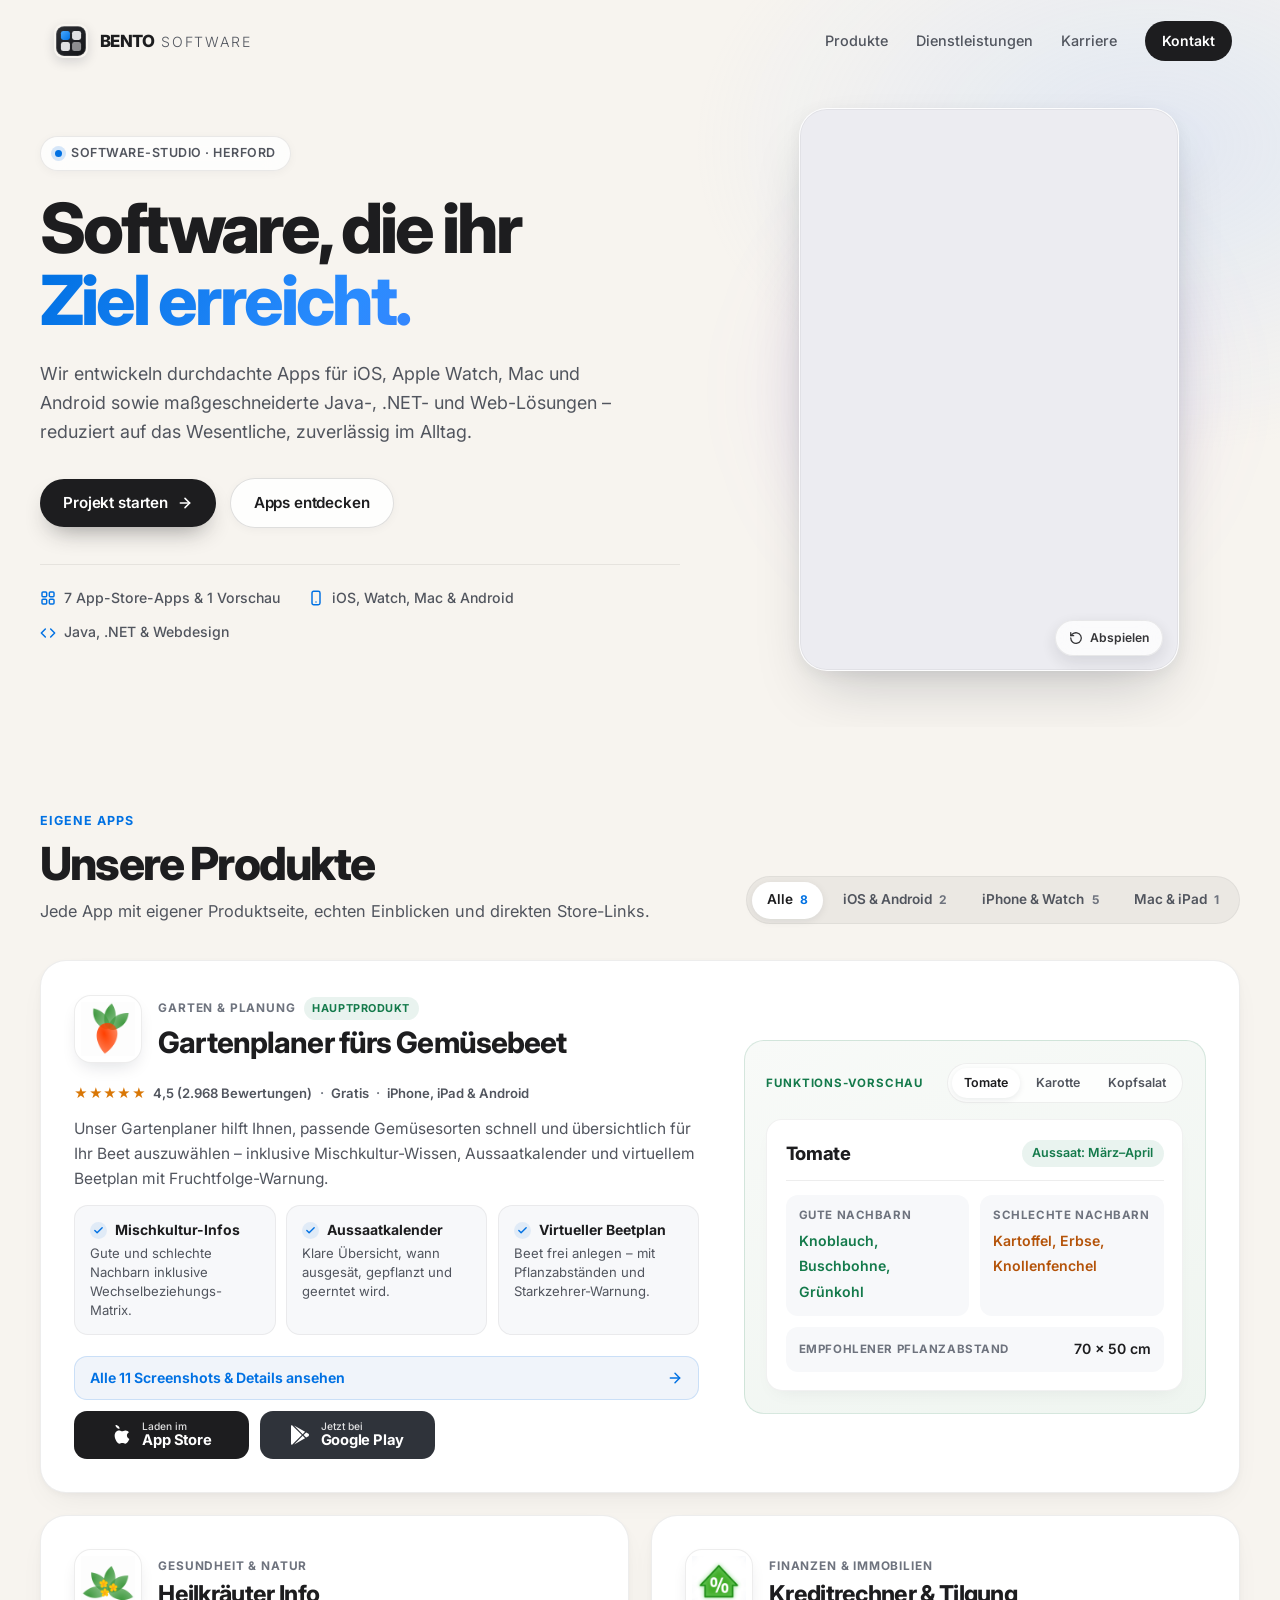
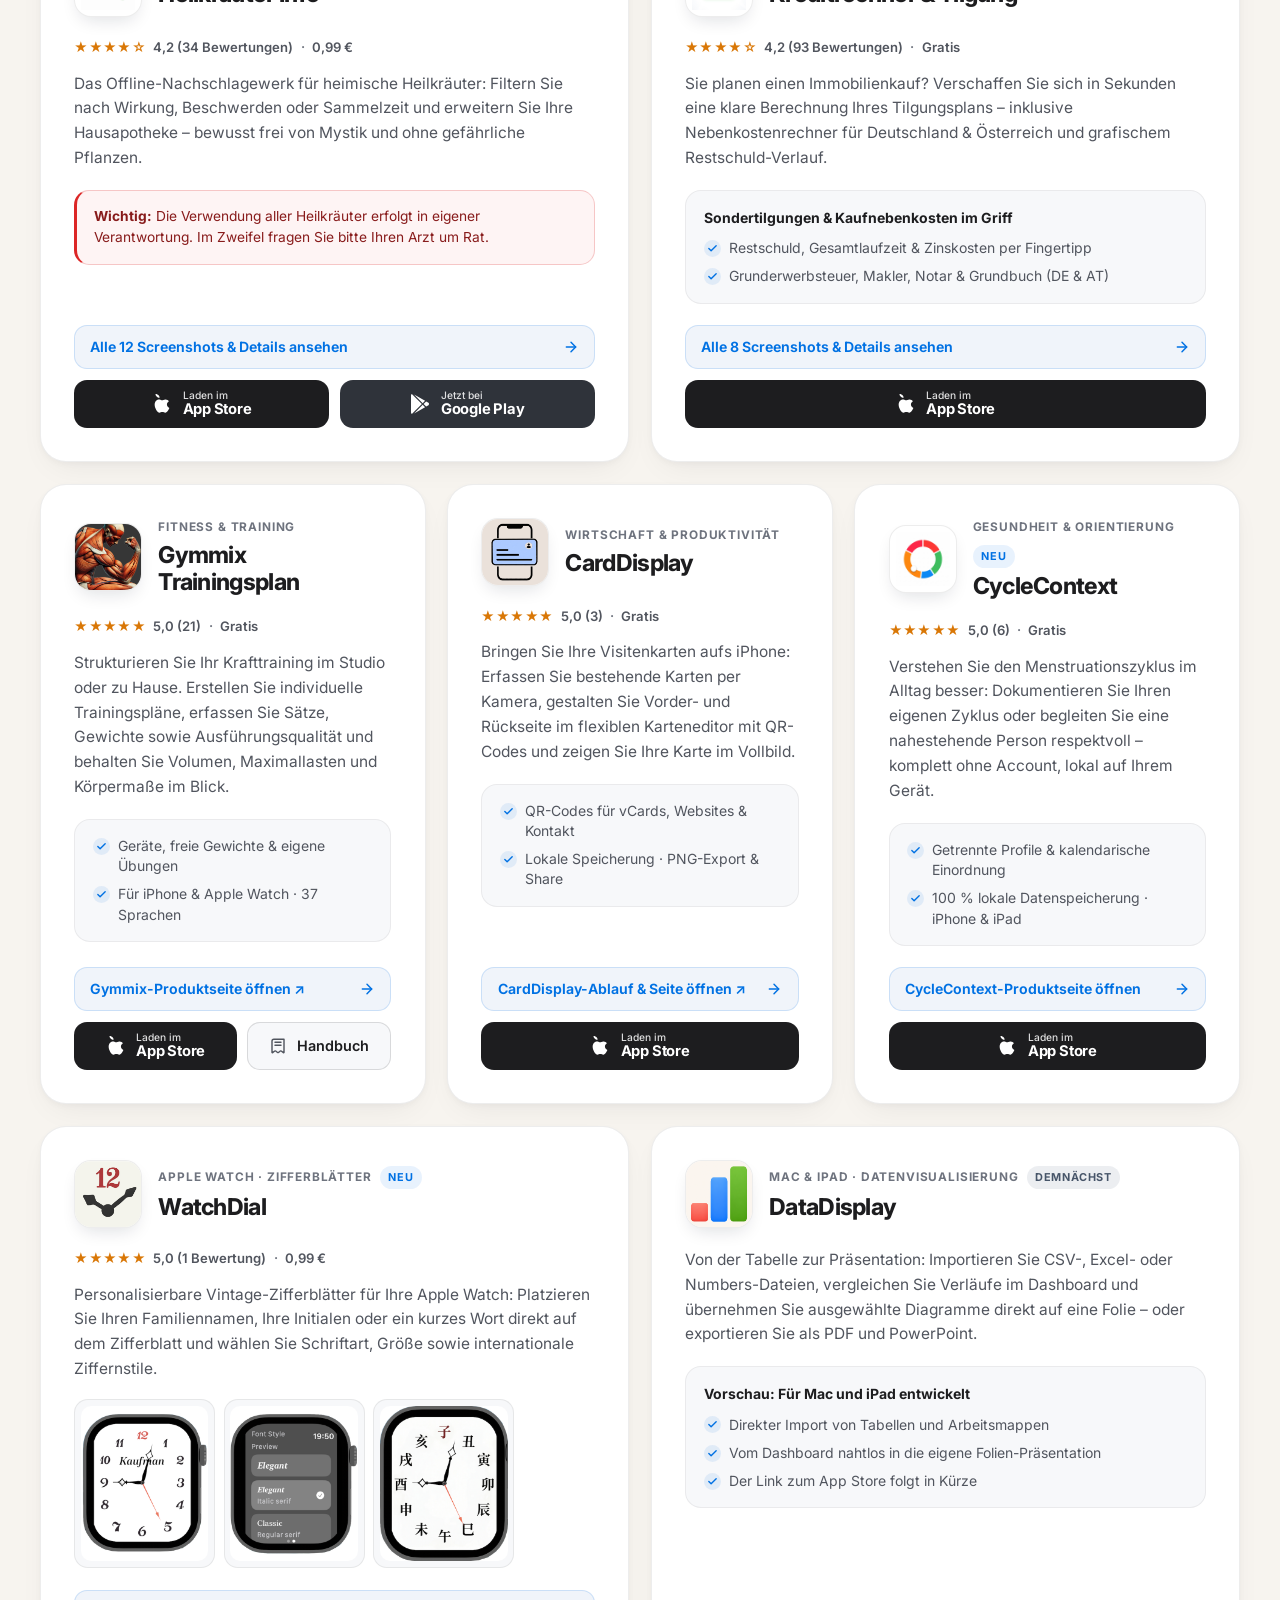
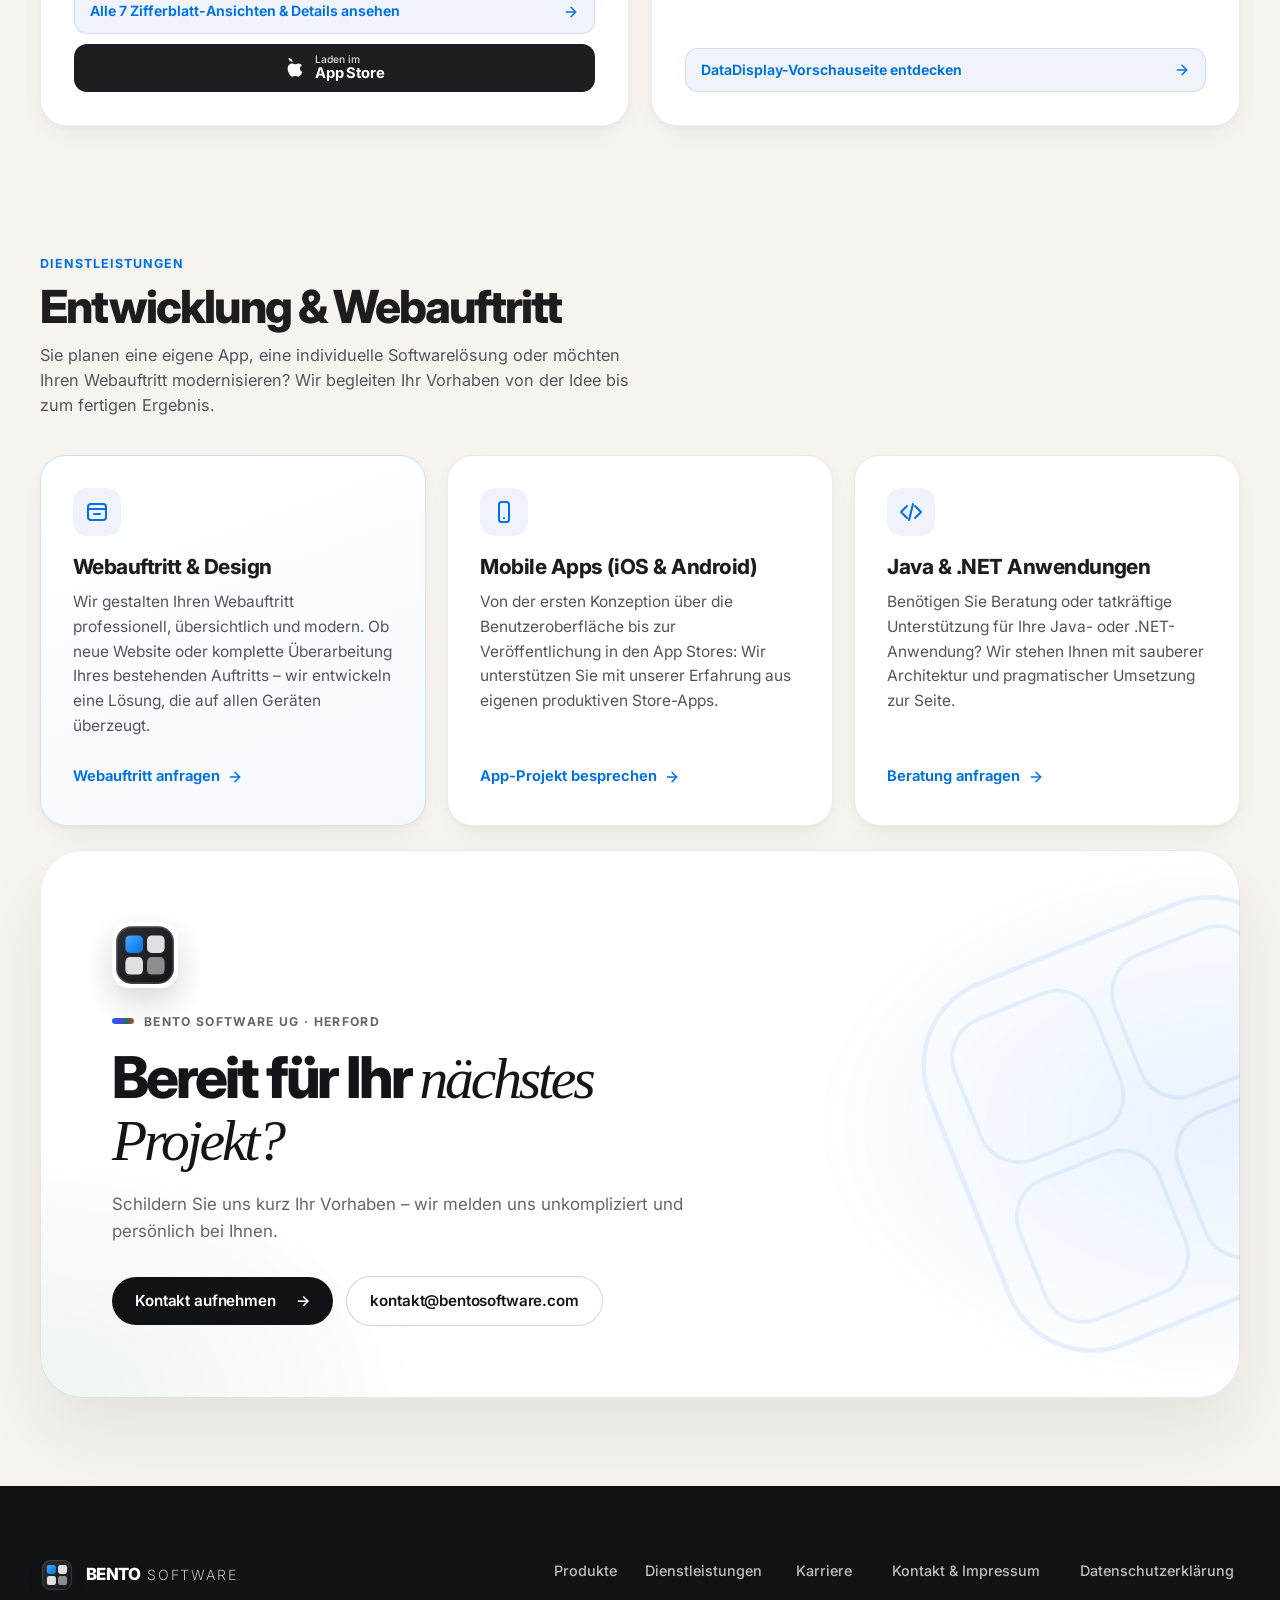
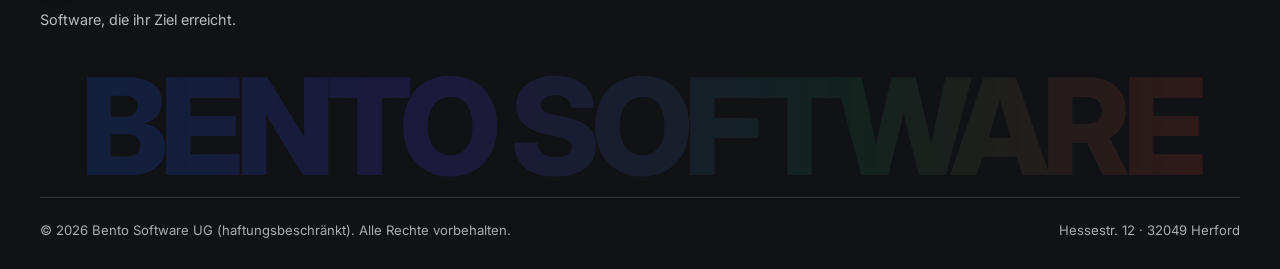
==== commit 2d548cfb: "Update homepage header and contact section" ====
--- a/index.html
+++ b/index.html
@@ -28,7 +28,7 @@
   <link rel="stylesheet" href="styles.css" />
   <script defer src="script.js"></script>
 </head>
-<body>
+<body class="bento-home">
   <a class="skip-link" href="#hauptinhalt">Zum Inhalt springen</a>
 
   <!-- Header -->
@@ -857,19 +857,22 @@
         </div>
 
         <div class="cta-banner reveal">
+          <svg class="cta-motif" viewBox="0 0 240 240" fill="none" aria-hidden="true">
+            <rect x="14" y="14" width="212" height="212" rx="48" stroke="currentColor" stroke-width="2.5" />
+            <rect x="32" y="32" width="82" height="82" rx="22" stroke="currentColor" stroke-width="2" />
+            <rect x="126" y="32" width="82" height="82" rx="22" stroke="currentColor" stroke-width="2" />
+            <rect x="32" y="126" width="82" height="82" rx="22" stroke="currentColor" stroke-width="2" />
+            <rect x="126" y="126" width="82" height="82" rx="22" stroke="currentColor" stroke-width="2" />
+          </svg>
           <div class="cta-banner-copy">
-            <h3 class="cta-banner-title">Bereit für Ihr nächstes Projekt?</h3>
-            <p class="cta-banner-text">
-              Schildern Sie uns kurz Ihr Vorhaben – wir melden uns unkompliziert und persönlich bei Ihnen.
-            </p>
-          </div>
-          <div class="cta-banner-actions">
-            <button class="btn btn-light" type="button" data-open-modal="contact" data-topic="dienstleistungen">
-              Kontakt aufnehmen
-            </button>
-            <a class="btn btn-ghost-light" href="mailto:kontakt@bentosoftware.com">
-              kontakt@bentosoftware.com
-            </a>
+            <img class="cta-icon" src="favicon.svg" width="66" height="66" alt="" />
+            <p class="cta-eyebrow">Bento Software UG · Herford</p>
+            <h3 class="cta-banner-title">Bereit für Ihr <em>nächstes Projekt?</em></h3>
+            <p class="cta-banner-text">Schildern Sie uns kurz Ihr Vorhaben – wir melden uns unkompliziert und persönlich bei Ihnen.</p>
+            <div class="cta-banner-actions">
+              <button class="btn cta-primary" type="button" data-open-modal="contact" data-topic="dienstleistungen">Kontakt aufnehmen <span aria-hidden="true">→</span></button>
+              <a class="btn cta-email" href="mailto:kontakt@bentosoftware.com">kontakt@bentosoftware.com</a>
+            </div>
           </div>
         </div>
       </div>
@@ -899,6 +902,7 @@
         </div>
       </div>
 
+      <p class="footer-word" aria-hidden="true">BENTO SOFTWARE</p>
       <div class="footer-bottom">
         <span>© 2026 Bento Software UG (haftungsbeschränkt). Alle Rechte vorbehalten.</span>
         <span>Hessestr. 12 · 32049 Herford</span>
--- a/styles.css
+++ b/styles.css
@@ -1871,3 +1871,59 @@
     transition: none;
   }
 }
+
+
+/* Gestaltung der Startseite nach der Bento-Referenz */
+.bento-home { --bg: #f7f4ef; }
+.bento-home .site-header {
+  padding-top: calc(12px + env(safe-area-inset-top));
+  background: transparent; border: 0; box-shadow: none;
+  backdrop-filter: none; -webkit-backdrop-filter: none; pointer-events: none;
+}
+.bento-home .nav {
+  min-height: 58px; padding: 0 8px 0 14px; border-radius: 999px;
+  position: relative; pointer-events: auto;
+  transition: background-color .35s ease, box-shadow .35s ease;
+}
+.bento-home .site-header.is-scrolled .nav {
+  background: rgba(255,255,255,.82);
+  box-shadow: inset 0 0 0 1px rgba(21,20,25,.08), 0 12px 32px rgba(21,20,25,.09);
+  backdrop-filter: saturate(180%) blur(20px); -webkit-backdrop-filter: saturate(180%) blur(20px);
+}
+.bento-home .hero {
+  background: radial-gradient(ellipse 55% 65% at 90% 20%, rgba(161,196,253,.25), transparent 65%), var(--bg);
+}
+.bento-home .cta-banner {
+  position: relative; overflow: hidden; display: block;
+  padding: clamp(34px, 6vw, 72px); border-radius: 42px; color: #151419;
+  background: radial-gradient(65% 90% at 100% 50%, rgba(11,110,245,.09), transparent 60%), radial-gradient(55% 80% at 0% 100%, rgba(23,121,75,.08), transparent 60%), #fff;
+  box-shadow: inset 0 0 0 1px rgba(21,20,25,.09), 0 36px 72px rgba(21,20,25,.07);
+}
+.bento-home .cta-banner-copy { max-width: 620px; position: relative; z-index: 1; }
+.bento-home .cta-icon { width: 66px; height: 66px; margin-bottom: 24px; border-radius: 17px; box-shadow: 0 14px 30px rgba(21,20,25,.16); }
+.bento-home .cta-eyebrow { display: flex; align-items: center; gap: 10px; margin: 0 0 16px; color: #66646e; font-size: .76rem; font-weight: 700; letter-spacing: .11em; text-transform: uppercase; }
+.bento-home .cta-eyebrow::before { content: ''; width: 22px; height: 6px; border-radius: 6px; background: linear-gradient(90deg,#0b6ef5,#5b3df5,#17794b,#d93829); }
+.bento-home .cta-banner-title { max-width: 620px; margin: 0 0 20px; font-size: clamp(2.3rem,4.5vw,3.6rem); font-weight: 800; line-height: 1.06; letter-spacing: -.055em; }
+.bento-home .cta-banner-title em { font-family: ui-serif, 'New York', 'Iowan Old Style', Georgia, serif; font-weight: 400; }
+.bento-home .cta-banner-text { margin-bottom: 30px; color: #66646e; font-size: 1.06rem; line-height: 1.6; }
+.bento-home .cta-motif { position: absolute; width: 440px; right: -130px; top: 50%; transform: translateY(-50%) rotate(-22deg); color: rgba(11,110,245,.09); pointer-events: none; }
+.bento-home .cta-primary { background: #111216; color: #fff; }
+.bento-home .cta-primary:hover { background: #000; }
+.bento-home .cta-primary span { margin-left: .7rem; }
+.bento-home .cta-email { color: #151419; border: 1px solid rgba(21,20,25,.18); background: rgba(255,255,255,.65); }
+.bento-home .cta-email:hover { background: #fff; }
+.bento-home .site-footer { background: #111216; color: #d2d0d6; border: 0; padding: 72px 0 28px; overflow: hidden; }
+.bento-home .footer-top { border: 0; padding: 0; }
+.bento-home .site-footer .brand-wordmark { color: #fff; }
+.bento-home .site-footer .brand-wordmark span, .bento-home .footer-tagline, .bento-home .footer-link { color: rgba(255,255,255,.72); }
+.bento-home .footer-link:hover { color: #fff; }
+.bento-home .footer-word { margin: 34px 0 8px; text-align: center; font-size: clamp(2.2rem,10.5vw,10.5rem); font-weight: 820; letter-spacing: -.06em; line-height: .92; background: linear-gradient(90deg,#0b6ef5,#5b3df5,#17794b,#d93829); -webkit-background-clip: text; background-clip: text; color: transparent; opacity: .17; white-space: nowrap; user-select: none; }
+.bento-home .footer-bottom { border-top: 1px solid rgba(255,255,255,.14); color: rgba(255,255,255,.65); padding-top: 22px; }
+@media (max-width: 767px) {
+  .bento-home .nav { padding-left: 10px; }
+  .bento-home .cta-banner { border-radius: 28px; }
+  .bento-home .cta-motif { width: 280px; right: -135px; opacity: .7; }
+  .bento-home .cta-banner-actions { align-items: stretch; }
+  .bento-home .cta-banner-actions .btn { justify-content: center; }
+  .bento-home .footer-word { font-size: clamp(2rem,10vw,5rem); }
+}
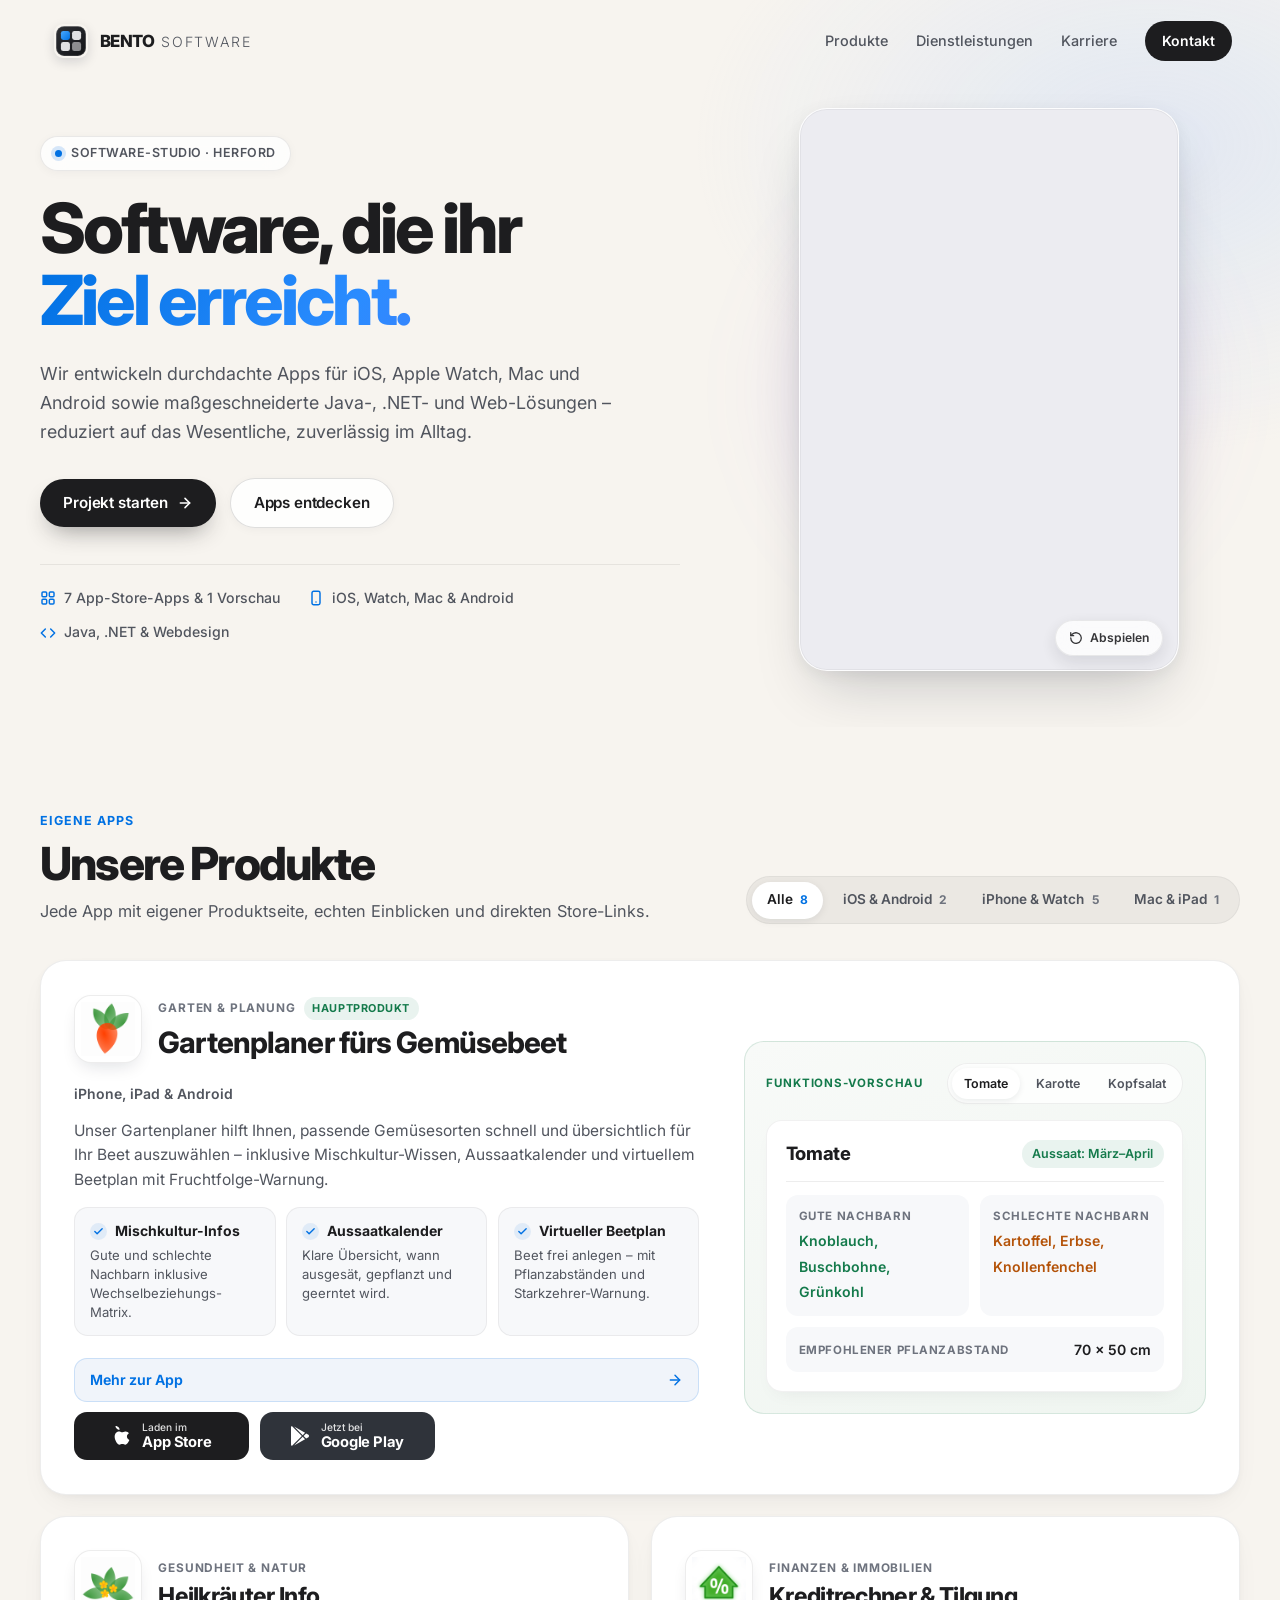
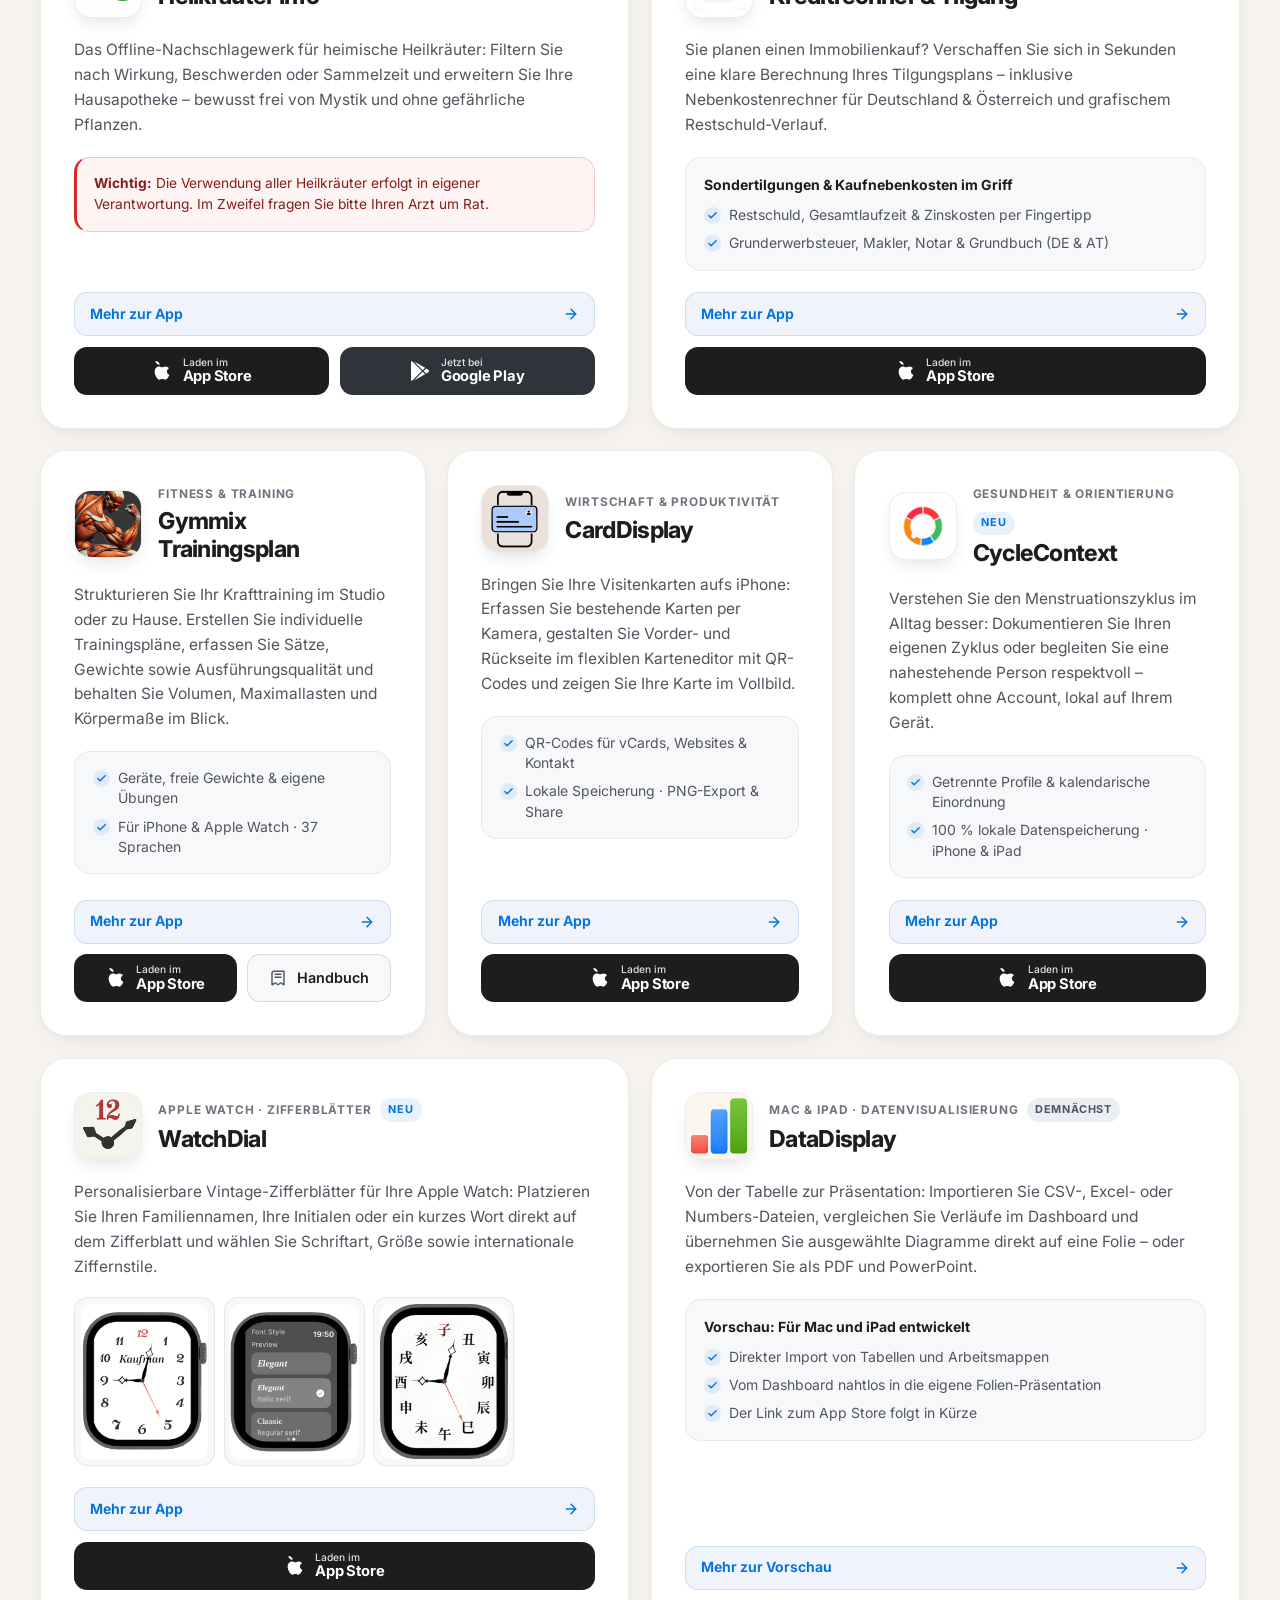
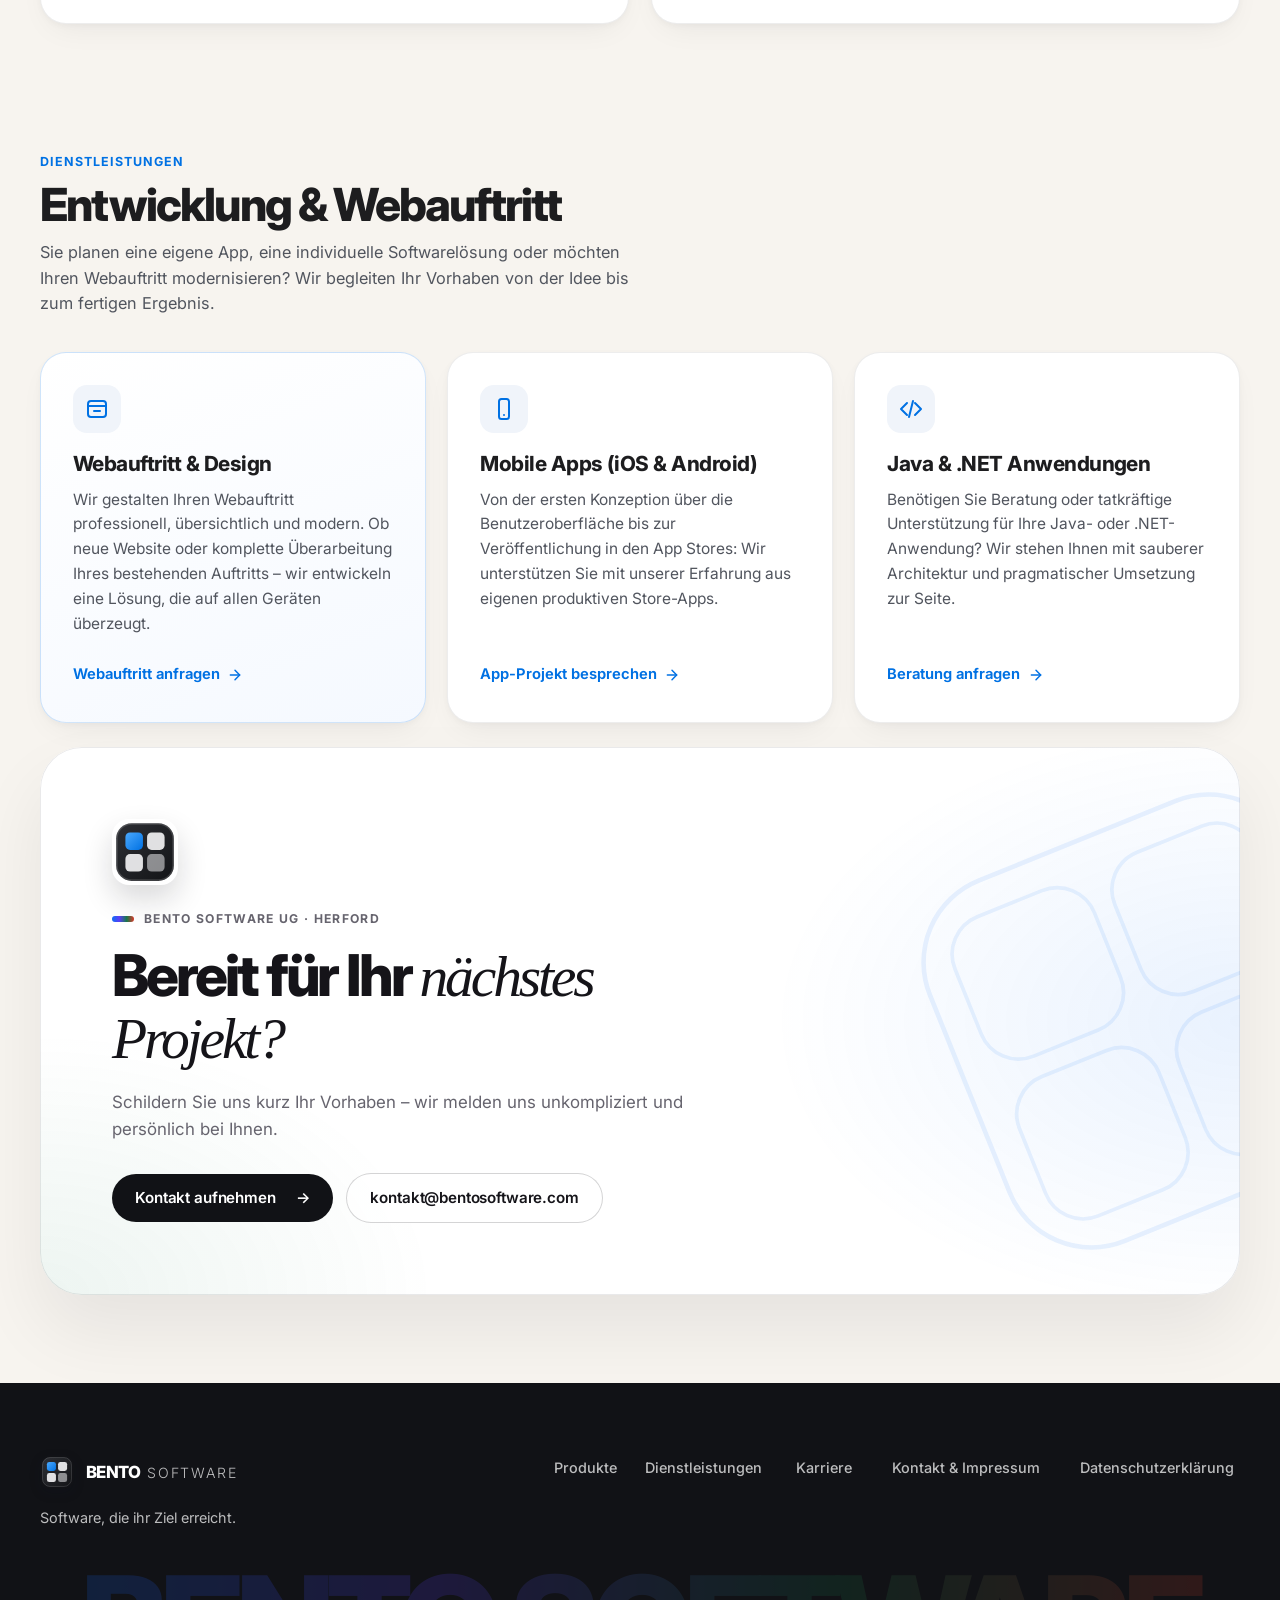
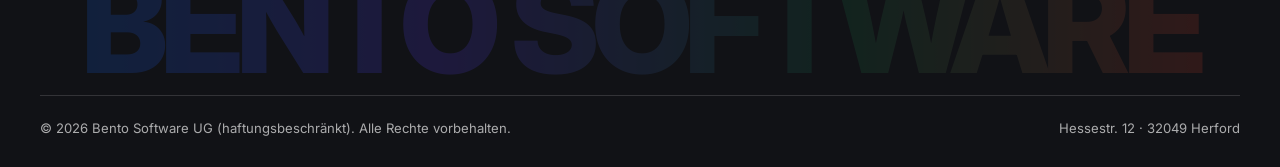
==== commit 13c95acb: "Simplify app cards and fix mobile spacing" ====
--- a/index.html
+++ b/index.html
@@ -203,14 +203,7 @@
                 </div>
 
                 <div class="app-body">
-                  <div class="app-rating-strip">
-                    <span class="app-rating-stars" aria-hidden="true">★★★★★</span>
-                    <span>4,5 (2.968 Bewertungen)</span>
-                    <span class="app-rating-dot">·</span>
-                    <span>Gratis</span>
-                    <span class="app-rating-dot">·</span>
-                    <span>iPhone, iPad &amp; Android</span>
-                  </div>
+                  <p class="app-platforms">iPhone, iPad &amp; Android</p>
 
                   <p class="app-description">
                     Unser Gartenplaner hilft Ihnen, passende Gemüsesorten schnell und übersichtlich für Ihr Beet auszuwählen – inklusive Mischkultur-Wissen, Aussaatkalender und virtuellem Beetplan mit Fruchtfolge-Warnung.
@@ -248,8 +241,8 @@
                 </div>
 
                 <div class="card-explore-row">
-                  <a class="card-explore-link" href="apps/gartenplaner.html">
-                    <span>Alle 11 Screenshots &amp; Details ansehen</span>
+                  <a class="card-explore-link" aria-label="Mehr zum Gartenplaner" href="apps/gartenplaner.html">
+                    <span>Mehr zur App</span>
                     <svg viewBox="0 0 24 24" fill="none" stroke="currentColor" stroke-width="2.2" stroke-linecap="round" stroke-linejoin="round" aria-hidden="true"><path d="M5 12h14" /><path d="m12 5 7 7-7 7" /></svg>
                   </a>
 
@@ -332,12 +325,6 @@
             </div>
 
             <div class="app-body">
-              <div class="app-rating-strip">
-                <span class="app-rating-stars" aria-hidden="true">★★★★☆</span>
-                <span>4,2 (34 Bewertungen)</span>
-                <span class="app-rating-dot">·</span>
-                <span>0,99 €</span>
-              </div>
 
               <p class="app-description">
                 Das Offline-Nachschlagewerk für heimische Heilkräuter: Filtern Sie nach Wirkung, Beschwerden oder Sammelzeit und erweitern Sie Ihre Hausapotheke – bewusst frei von Mystik und ohne gefährliche Pflanzen.
@@ -349,8 +336,8 @@
             </div>
 
             <div class="card-explore-row">
-              <a class="card-explore-link" href="apps/heilkraeuter.html">
-                <span>Alle 12 Screenshots &amp; Details ansehen</span>
+              <a class="card-explore-link" aria-label="Mehr zu Heilkräuter Info" href="apps/heilkraeuter.html">
+                <span>Mehr zur App</span>
                 <svg viewBox="0 0 24 24" fill="none" stroke="currentColor" stroke-width="2.2" stroke-linecap="round" stroke-linejoin="round" aria-hidden="true"><path d="M5 12h14" /><path d="m12 5 7 7-7 7" /></svg>
               </a>
 
@@ -398,12 +385,6 @@
             </div>
 
             <div class="app-body">
-              <div class="app-rating-strip">
-                <span class="app-rating-stars" aria-hidden="true">★★★★☆</span>
-                <span>4,2 (93 Bewertungen)</span>
-                <span class="app-rating-dot">·</span>
-                <span>Gratis</span>
-              </div>
 
               <p class="app-description">
                 Sie planen einen Immobilienkauf? Verschaffen Sie sich in Sekunden eine klare Berechnung Ihres Tilgungsplans – inklusive Nebenkostenrechner für Deutschland &amp; Österreich und grafischem Restschuld-Verlauf.
@@ -429,8 +410,8 @@
             </div>
 
             <div class="card-explore-row">
-              <a class="card-explore-link" href="apps/kreditrechner.html">
-                <span>Alle 8 Screenshots &amp; Details ansehen</span>
+              <a class="card-explore-link" aria-label="Mehr zum Kreditrechner" href="apps/kreditrechner.html">
+                <span>Mehr zur App</span>
                 <svg viewBox="0 0 24 24" fill="none" stroke="currentColor" stroke-width="2.2" stroke-linecap="round" stroke-linejoin="round" aria-hidden="true"><path d="M5 12h14" /><path d="m12 5 7 7-7 7" /></svg>
               </a>
 
@@ -466,12 +447,6 @@
             </div>
 
             <div class="app-body">
-              <div class="app-rating-strip">
-                <span class="app-rating-stars" aria-hidden="true">★★★★★</span>
-                <span>5,0 (21)</span>
-                <span class="app-rating-dot">·</span>
-                <span>Gratis</span>
-              </div>
 
               <p class="app-description">
                 Strukturieren Sie Ihr Krafttraining im Studio oder zu Hause. Erstellen Sie individuelle Trainingspläne, erfassen Sie Sätze, Gewichte sowie Ausführungsqualität und behalten Sie Volumen, Maximallasten und Körpermaße im Blick.
@@ -496,8 +471,8 @@
             </div>
 
             <div class="card-explore-row">
-              <a class="card-explore-link" href="https://alexanderkaufi.github.io/Gymmix/" target="_blank" rel="noopener noreferrer">
-                <span>Gymmix-Produktseite öffnen ↗</span>
+              <a class="card-explore-link" aria-label="Mehr zu Gymmix" href="https://alexanderkaufi.github.io/Gymmix/" target="_blank" rel="noopener noreferrer">
+                <span>Mehr zur App</span>
                 <svg viewBox="0 0 24 24" fill="none" stroke="currentColor" stroke-width="2.2" stroke-linecap="round" stroke-linejoin="round" aria-hidden="true"><path d="M5 12h14" /><path d="m12 5 7 7-7 7" /></svg>
               </a>
 
@@ -546,12 +521,6 @@
             </div>
 
             <div class="app-body">
-              <div class="app-rating-strip">
-                <span class="app-rating-stars" aria-hidden="true">★★★★★</span>
-                <span>5,0 (3)</span>
-                <span class="app-rating-dot">·</span>
-                <span>Gratis</span>
-              </div>
 
               <p class="app-description">
                 Bringen Sie Ihre Visitenkarten aufs iPhone: Erfassen Sie bestehende Karten per Kamera, gestalten Sie Vorder- und Rückseite im flexiblen Karteneditor mit QR-Codes und zeigen Sie Ihre Karte im Vollbild.
@@ -576,8 +545,8 @@
             </div>
 
             <div class="card-explore-row">
-              <a class="card-explore-link" href="https://alexanderkaufi.github.io/CardDisplay/#ablauf" target="_blank" rel="noopener noreferrer">
-                <span>CardDisplay-Ablauf &amp; Seite öffnen ↗</span>
+              <a class="card-explore-link" aria-label="Mehr zu CardDisplay" href="https://alexanderkaufi.github.io/CardDisplay/#ablauf" target="_blank" rel="noopener noreferrer">
+                <span>Mehr zur App</span>
                 <svg viewBox="0 0 24 24" fill="none" stroke="currentColor" stroke-width="2.2" stroke-linecap="round" stroke-linejoin="round" aria-hidden="true"><path d="M5 12h14" /><path d="m12 5 7 7-7 7" /></svg>
               </a>
 
@@ -614,12 +583,6 @@
             </div>
 
             <div class="app-body">
-              <div class="app-rating-strip">
-                <span class="app-rating-stars" aria-hidden="true">★★★★★</span>
-                <span>5,0 (6)</span>
-                <span class="app-rating-dot">·</span>
-                <span>Gratis</span>
-              </div>
 
               <p class="app-description">
                 Verstehen Sie den Menstruationszyklus im Alltag besser: Dokumentieren Sie Ihren eigenen Zyklus oder begleiten Sie eine nahestehende Person respektvoll – komplett ohne Account, lokal auf Ihrem Gerät.
@@ -644,8 +607,8 @@
             </div>
 
             <div class="card-explore-row">
-              <a class="card-explore-link" href="cyclecontext/de/index.html">
-                <span>CycleContext-Produktseite öffnen</span>
+              <a class="card-explore-link" aria-label="Mehr zu CycleContext" href="cyclecontext/de/index.html">
+                <span>Mehr zur App</span>
                 <svg viewBox="0 0 24 24" fill="none" stroke="currentColor" stroke-width="2.2" stroke-linecap="round" stroke-linejoin="round" aria-hidden="true"><path d="M5 12h14" /><path d="m12 5 7 7-7 7" /></svg>
               </a>
 
@@ -682,12 +645,6 @@
             </div>
 
             <div class="app-body">
-              <div class="app-rating-strip">
-                <span class="app-rating-stars" aria-hidden="true">★★★★★</span>
-                <span>5,0 (1 Bewertung)</span>
-                <span class="app-rating-dot">·</span>
-                <span>0,99 €</span>
-              </div>
 
               <p class="app-description">
                 Personalisierbare Vintage-Zifferblätter für Ihre Apple Watch: Platzieren Sie Ihren Familiennamen, Ihre Initialen oder ein kurzes Wort direkt auf dem Zifferblatt und wählen Sie Schriftart, Größe sowie internationale Ziffernstile.
@@ -701,8 +658,8 @@
             </div>
 
             <div class="card-explore-row">
-              <a class="card-explore-link" href="apps/watchdial.html">
-                <span>Alle 7 Zifferblatt-Ansichten &amp; Details ansehen</span>
+              <a class="card-explore-link" aria-label="Mehr zu WatchDial" href="apps/watchdial.html">
+                <span>Mehr zur App</span>
                 <svg viewBox="0 0 24 24" fill="none" stroke="currentColor" stroke-width="2.2" stroke-linecap="round" stroke-linejoin="round" aria-hidden="true"><path d="M5 12h14" /><path d="m12 5 7 7-7 7" /></svg>
               </a>
 
@@ -770,7 +727,7 @@
 
             <div class="card-explore-row">
               <a class="card-explore-link" href="datadisplay/index.html">
-                <span>DataDisplay-Vorschauseite entdecken</span>
+                <span>Mehr zur Vorschau</span>
                 <svg viewBox="0 0 24 24" fill="none" stroke="currentColor" stroke-width="2.2" stroke-linecap="round" stroke-linejoin="round" aria-hidden="true"><path d="M5 12h14" /><path d="m12 5 7 7-7 7" /></svg>
               </a>
             </div>
--- a/styles.css
+++ b/styles.css
@@ -666,6 +666,7 @@
 }
 
 .flagship-main {
+  min-width: 0;
   display: flex;
   flex-direction: column;
   height: 100%;
@@ -1778,7 +1779,7 @@
   }
 
   .flagship-split {
-    grid-template-columns: 1fr;
+    grid-template-columns: minmax(0, 1fr);
   }
 
   .feature-list--grid {
@@ -1927,3 +1928,5 @@
   .bento-home .cta-banner-actions .btn { justify-content: center; }
   .bento-home .footer-word { font-size: clamp(2rem,10vw,5rem); }
 }
+
+.app-platforms { font-size: 0.875rem; font-weight: 600; color: var(--ink-secondary); }
